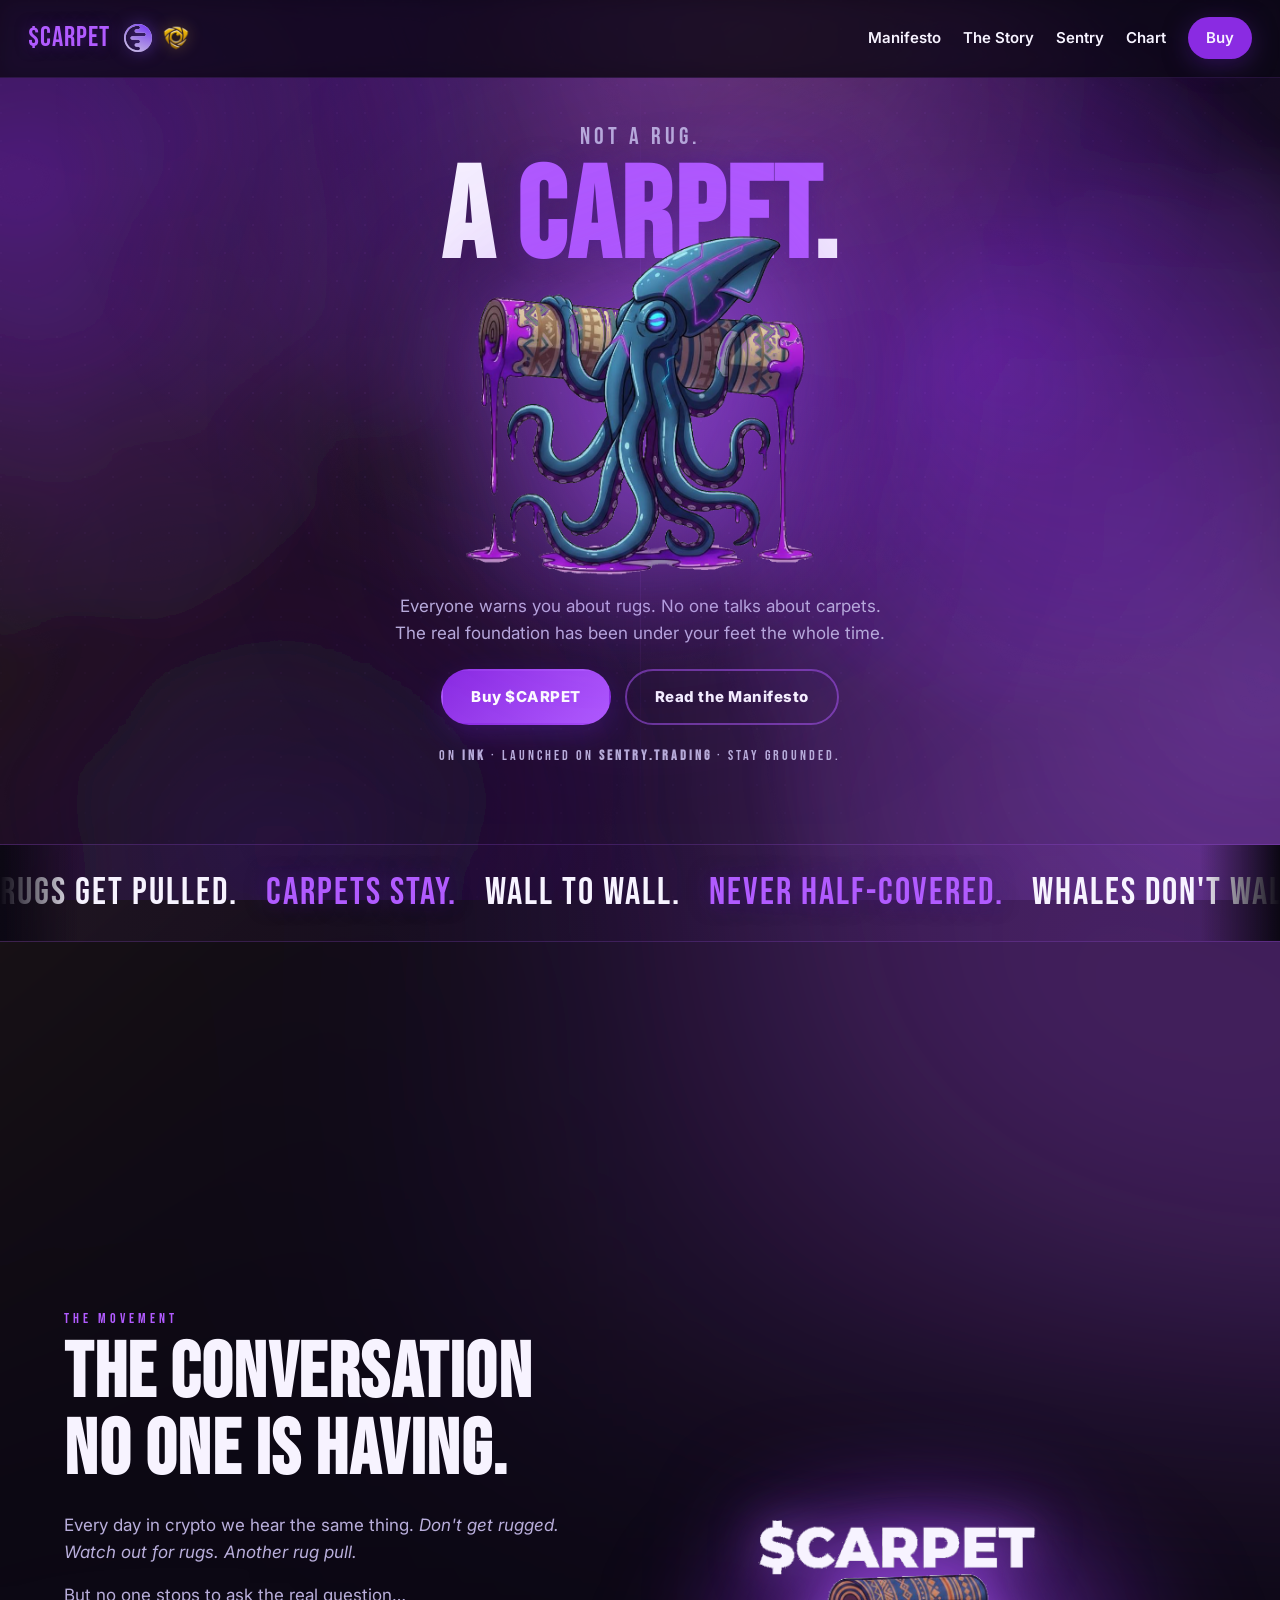
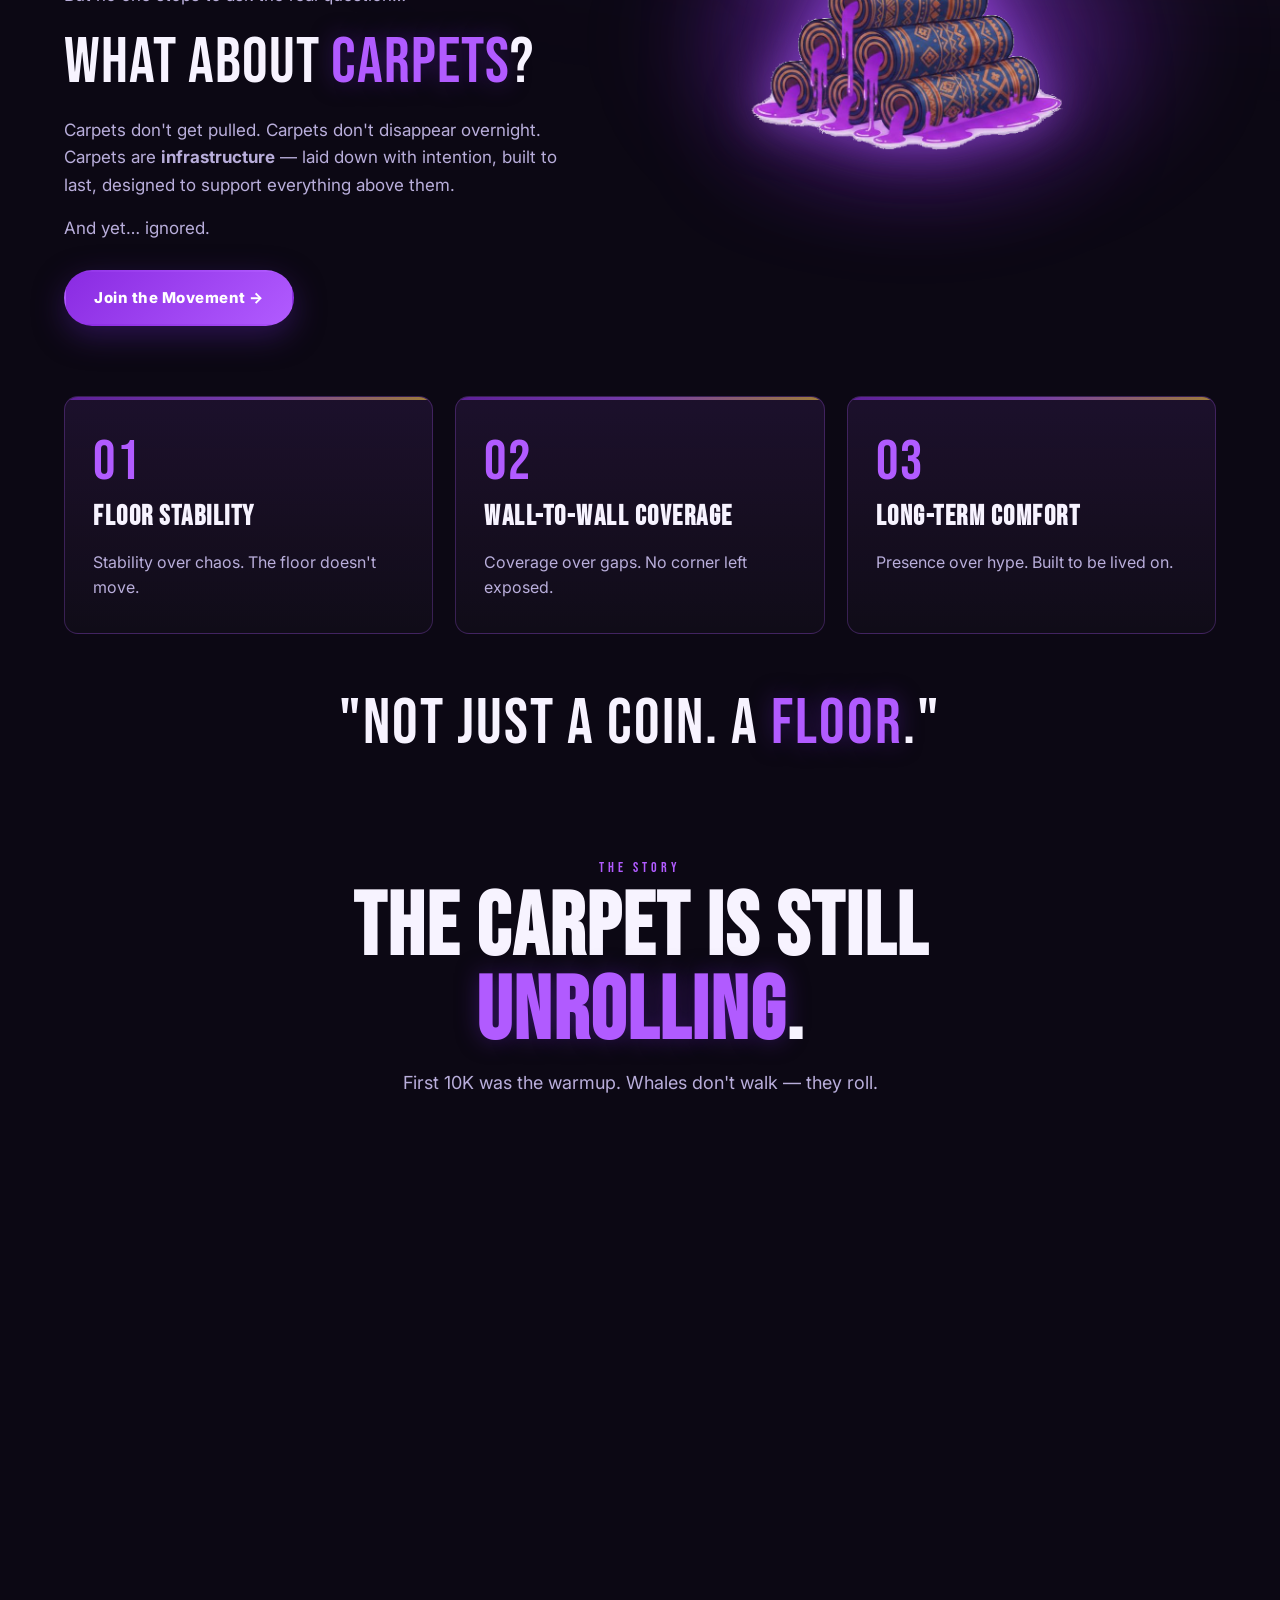
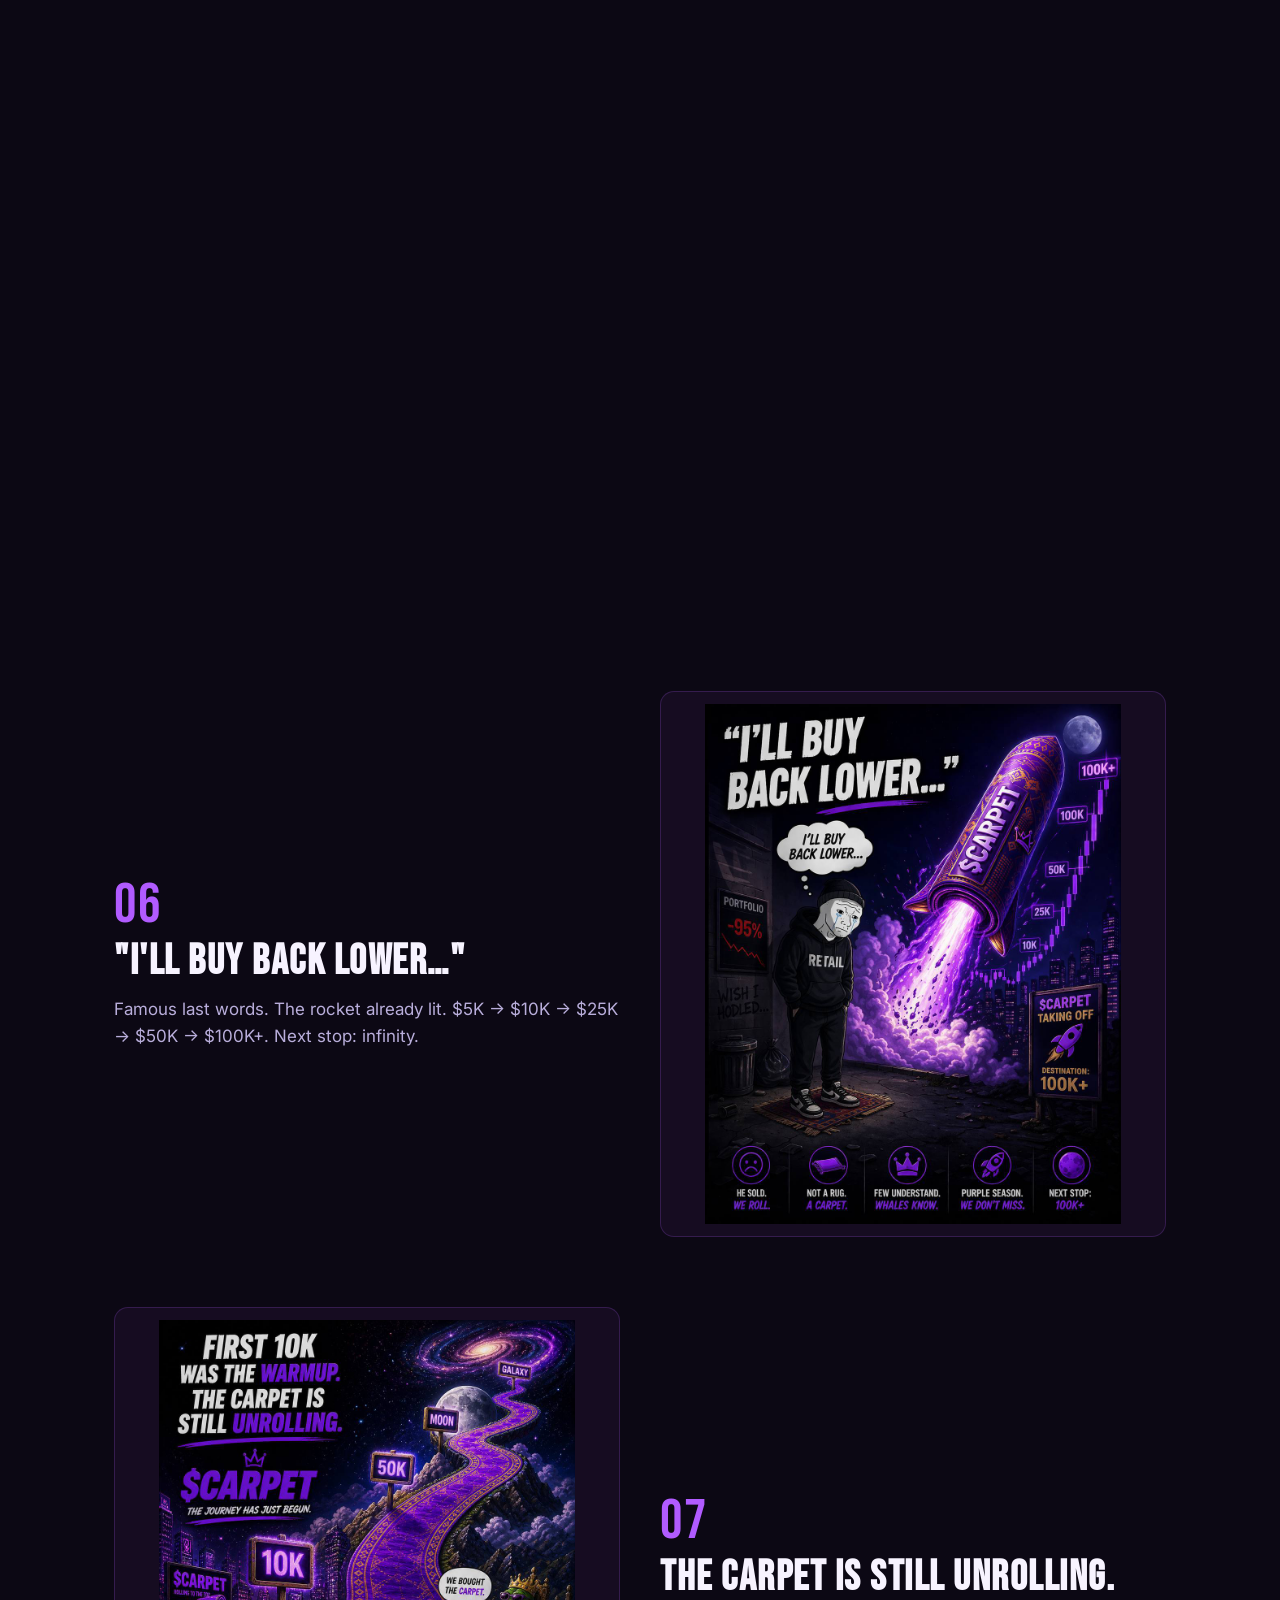
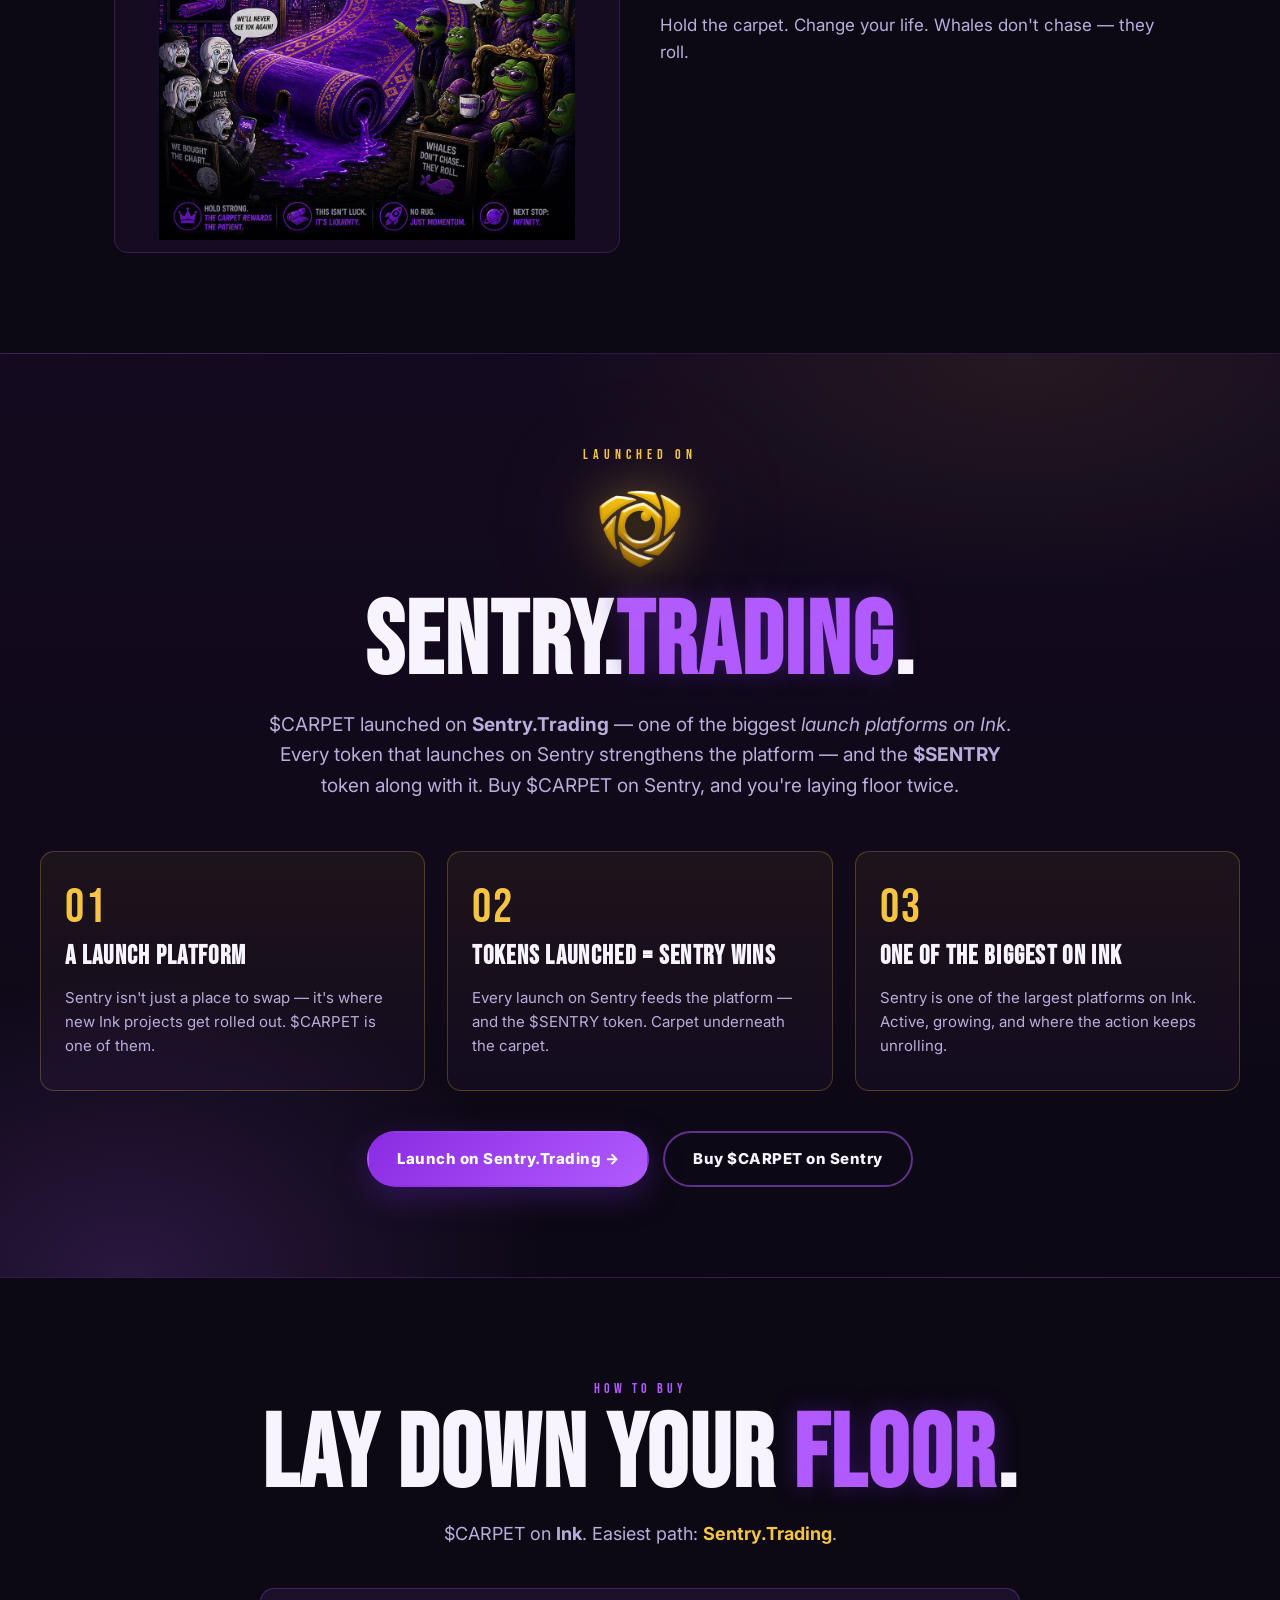
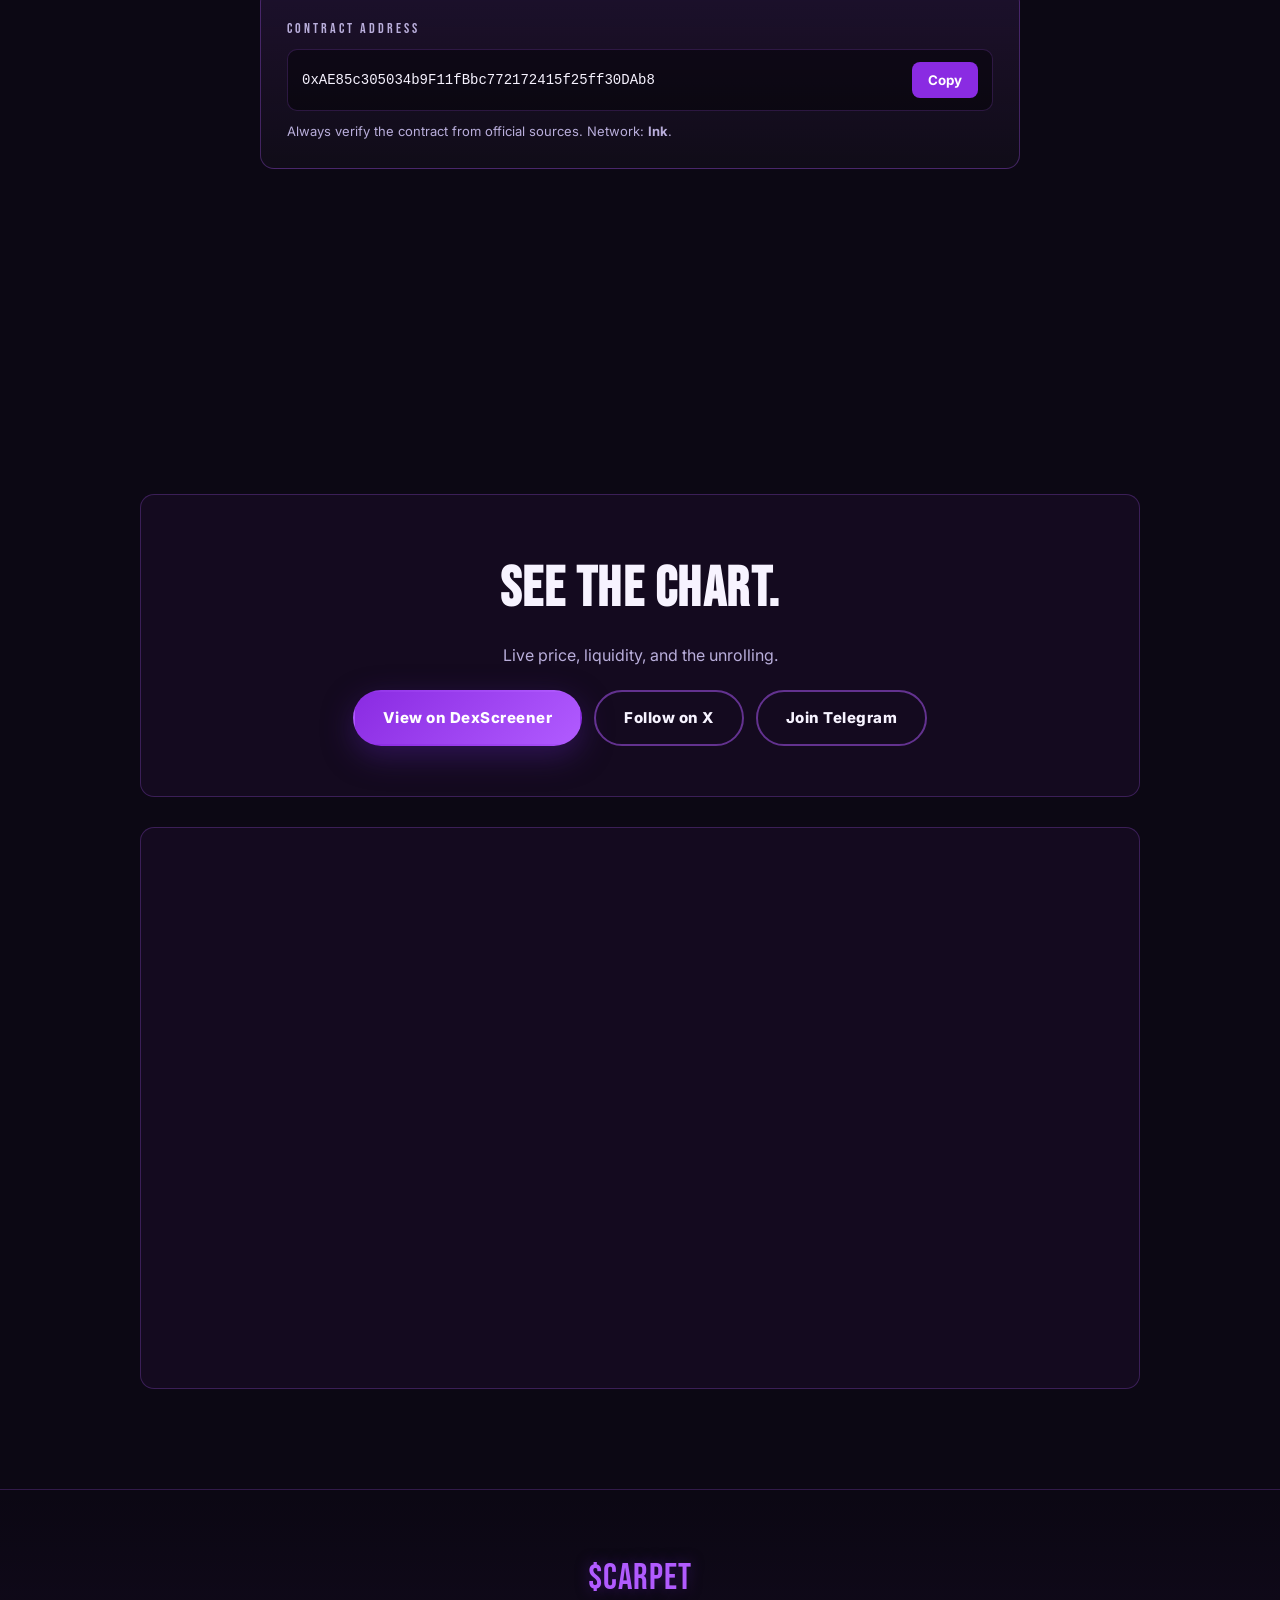
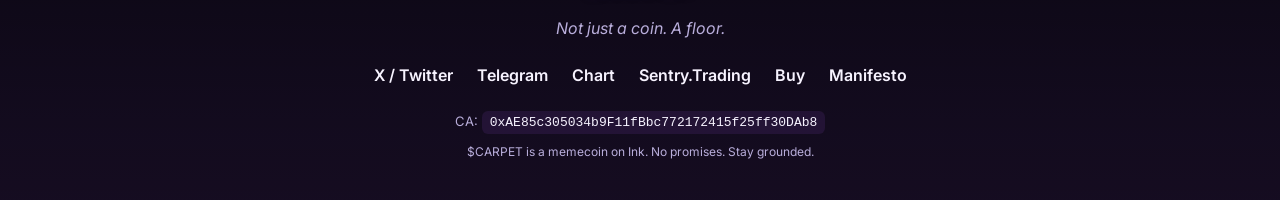
==== index.html @ 7ce5ad3a "Initial commit: $CARPET site" ====
<!DOCTYPE html>
<html lang="en">
<head>
<meta charset="UTF-8" />
<meta name="viewport" content="width=device-width, initial-scale=1.0" />
<title>$CARPET — Stay Grounded · On Ink</title>
<meta name="description" content="Not a rug. A carpet. The Carpet Movement on Ink. Launched on Sentry.Trading." />
<meta property="og:title" content="$CARPET — Stay Grounded" />
<meta property="og:description" content="Not a rug. A carpet. The Carpet Movement on Ink." />
<meta property="og:image" content="assets/img/og.png" />
<meta name="twitter:card" content="summary_large_image" />
<link rel="icon" type="image/png" href="assets/img/favicon.png" />
<link rel="preconnect" href="https://fonts.googleapis.com" />
<link rel="preconnect" href="https://fonts.gstatic.com" crossorigin />
<link href="https://fonts.googleapis.com/css2?family=Bebas+Neue&family=Inter:wght@400;600;800&display=swap" rel="stylesheet" />
<link rel="stylesheet" href="css/style.css" />
</head>
<body>

<!-- ============== LIVE BACKGROUND — "Carpet Cosmos" ============== -->
<div class="bg-fx" aria-hidden="true">

  <!-- LAYER 1: aurora fluid (smooth animated radial blobs + SVG turbulence) -->
  <svg class="bg-fluid" viewBox="0 0 1600 900" preserveAspectRatio="xMidYMid slice" xmlns="http://www.w3.org/2000/svg">
    <defs>
      <filter id="liquidFx" x="-20%" y="-20%" width="140%" height="140%">
        <feTurbulence type="fractalNoise" baseFrequency="0.006 0.008" numOctaves="2" seed="5" result="noise">
          <animate attributeName="baseFrequency" dur="44s"
                   values="0.006 0.008; 0.011 0.005; 0.005 0.012; 0.009 0.007; 0.006 0.008"
                   repeatCount="indefinite"/>
        </feTurbulence>
        <feDisplacementMap in="SourceGraphic" in2="noise" scale="70"/>
        <feGaussianBlur stdDeviation="20"/>
      </filter>
      <radialGradient id="blobA" cx="50%" cy="50%" r="60%">
        <stop offset="0%" stop-color="#8a2be2" stop-opacity="0.55"/>
        <stop offset="100%" stop-color="#8a2be2" stop-opacity="0"/>
      </radialGradient>
      <radialGradient id="blobB" cx="50%" cy="50%" r="60%">
        <stop offset="0%" stop-color="#b15bff" stop-opacity="0.40"/>
        <stop offset="100%" stop-color="#b15bff" stop-opacity="0"/>
      </radialGradient>
      <radialGradient id="blobC" cx="50%" cy="50%" r="60%">
        <stop offset="0%" stop-color="#f5c542" stop-opacity="0.16"/>
        <stop offset="100%" stop-color="#f5c542" stop-opacity="0"/>
      </radialGradient>
      <radialGradient id="blobD" cx="50%" cy="50%" r="60%">
        <stop offset="0%" stop-color="#3a1265" stop-opacity="0.55"/>
        <stop offset="100%" stop-color="#3a1265" stop-opacity="0"/>
      </radialGradient>
    </defs>
    <g filter="url(#liquidFx)">
      <circle cx="280"  cy="220" r="380" fill="url(#blobA)"/>
      <circle cx="1320" cy="640" r="420" fill="url(#blobB)"/>
      <circle cx="900"  cy="120" r="260" fill="url(#blobC)"/>
      <circle cx="500"  cy="780" r="320" fill="url(#blobD)"/>
      <circle cx="1100" cy="380" r="280" fill="url(#blobA)"/>
    </g>
  </svg>

  <!-- LAYER 2: Persian medallion constellations — large breathing ghosts -->
  <div class="medallion-field">
    <div class="medallion" style="--mx:12%; --my:18%; --mr:340px; --md:0s;  --mp:18s"></div>
    <div class="medallion" style="--mx:84%; --my:28%; --mr:280px; --md:-6s; --mp:22s"></div>
    <div class="medallion" style="--mx:25%; --my:72%; --mr:300px; --md:-12s;--mp:20s"></div>
    <div class="medallion" style="--mx:72%; --my:80%; --mr:360px; --md:-3s; --mp:26s"></div>
    <div class="medallion" style="--mx:50%; --my:50%; --mr:420px; --md:-9s; --mp:30s"></div>
  </div>

  <!-- LAYER 3: rising gold dust (counter to the falling ornaments) -->
  <div class="dust">
    <span class="dot" style="--x:6%;  --d:-3s;  --dur:14s; --s:0.7"></span>
    <span class="dot" style="--x:14%; --d:-9s;  --dur:18s; --s:0.5"></span>
    <span class="dot" style="--x:22%; --d:-12s; --dur:11s; --s:0.9"></span>
    <span class="dot" style="--x:29%; --d:-1s;  --dur:16s; --s:0.6"></span>
    <span class="dot" style="--x:36%; --d:-6s;  --dur:13s; --s:0.4"></span>
    <span class="dot" style="--x:44%; --d:-15s; --dur:20s; --s:0.8"></span>
    <span class="dot" style="--x:51%; --d:-2s;  --dur:12s; --s:0.55"></span>
    <span class="dot" style="--x:58%; --d:-8s;  --dur:17s; --s:0.7"></span>
    <span class="dot" style="--x:65%; --d:-11s; --dur:14s; --s:0.45"></span>
    <span class="dot" style="--x:72%; --d:-4s;  --dur:19s; --s:0.85"></span>
    <span class="dot" style="--x:79%; --d:-13s; --dur:15s; --s:0.6"></span>
    <span class="dot" style="--x:86%; --d:-7s;  --dur:13s; --s:0.5"></span>
    <span class="dot" style="--x:93%; --d:-10s; --dur:18s; --s:0.7"></span>
    <span class="dot" style="--x:18%; --d:-17s; --dur:21s; --s:0.4"></span>
    <span class="dot" style="--x:48%; --d:-21s; --dur:24s; --s:0.5"></span>
    <span class="dot" style="--x:75%; --d:-19s; --dur:22s; --s:0.4"></span>
  </div>

  <!-- LAYER 4: Persian ornament rain — themed Matrix rain (refined) -->
  <div class="ornament-rain">
    <span class="orn" style="--x:7%;  --d:-2s;  --dur:24s; --s:0.65;--o:0.5"></span>
    <span class="orn" style="--x:19%; --d:-15s; --dur:28s; --s:0.85;--o:0.55"></span>
    <span class="orn" style="--x:31%; --d:-9s;  --dur:22s; --s:0.55;--o:0.45"></span>
    <span class="orn" style="--x:43%; --d:-18s; --dur:26s; --s:0.95;--o:0.6"></span>
    <span class="orn" style="--x:55%; --d:-5s;  --dur:23s; --s:0.7; --o:0.5"></span>
    <span class="orn" style="--x:67%; --d:-13s; --dur:21s; --s:0.6; --o:0.45"></span>
    <span class="orn" style="--x:79%; --d:-1s;  --dur:25s; --s:0.8; --o:0.55"></span>
    <span class="orn" style="--x:91%; --d:-11s; --dur:20s; --s:0.5; --o:0.4"></span>
    <span class="orn" style="--x:25%; --d:-22s; --dur:32s; --s:0.4; --o:0.35"></span>
    <span class="orn" style="--x:61%; --d:-26s; --dur:30s; --s:0.45;--o:0.35"></span>
  </div>

  <!-- LAYER 5: cursor-following spotlight (smooth-lagged via JS) -->
  <div class="cursor-spot"></div>

</div>

<!-- NAV -->
<header class="nav">
  <div class="brand-wrap">
    <a href="#top" class="brand">
      <span class="brand-mark">$CARPET</span>
      <img src="assets/img/ink-logo.svg" alt="Ink" class="ink-badge"/>
    </a>
    <a href="https://sentry.trading" target="_blank" rel="noopener" class="sentry-badge-link" aria-label="Sentry.Trading">
      <img src="assets/img/sentry-logo.png" alt="Sentry" class="sentry-badge"/>
    </a>
  </div>
  <nav class="nav-links">
    <a href="#manifesto">Manifesto</a>
    <a href="#story">The Story</a>
    <a href="#sentry">Sentry</a>
    <a href="https://dexscreener.com/ink/0xa00a201fabf48776d5d058a4b6fbd8c8a263a4aa" target="_blank" rel="noopener">Chart</a>
    <a href="#buy" class="cta">Buy</a>
  </nav>
</header>

<a id="top"></a>

<!-- HERO -->
<section class="hero">
  <div class="hero-bg"></div>
  <div class="hero-inner">
    <p class="kicker">NOT A RUG.</p>
    <h1>A <span class="purple">CARPET</span>.</h1>
    <img src="assets/img/mascot.png" alt="Carpet Kraken" class="hero-mascot"/>
    <p class="tagline">Everyone warns you about rugs. No one talks about carpets.<br/>The real foundation has been under your feet the whole time.</p>
    <div class="hero-cta">
      <a href="#buy" class="btn btn-primary">Buy $CARPET</a>
      <a href="#manifesto" class="btn btn-ghost">Read the Manifesto</a>
    </div>
    <p class="chain">On <strong>Ink</strong> · Launched on <strong>Sentry.Trading</strong> · Stay grounded.</p>
  </div>
</section>

<!-- TRUTHS MARQUEE -->
<section class="truths" aria-label="Carpet Truths">
  <div class="truths-track">
    <span>Rugs Get Pulled.</span><span class="dot">●</span>
    <span class="purple">Carpets Stay.</span><span class="dot">●</span>
    <span>Wall to Wall.</span><span class="dot">●</span>
    <span class="purple">Never Half-Covered.</span><span class="dot">●</span>
    <span>Whales Don't Walk.</span><span class="dot">●</span>
    <span class="purple">They Roll.</span><span class="dot">●</span>
    <span>Not Hype.</span><span class="dot">●</span>
    <span class="purple">Infrastructure.</span><span class="dot">●</span>
    <span>Stay Grounded.</span><span class="dot">●</span>
    <!-- Duplicate for seamless loop -->
    <span>Rugs Get Pulled.</span><span class="dot">●</span>
    <span class="purple">Carpets Stay.</span><span class="dot">●</span>
    <span>Wall to Wall.</span><span class="dot">●</span>
    <span class="purple">Never Half-Covered.</span><span class="dot">●</span>
    <span>Whales Don't Walk.</span><span class="dot">●</span>
    <span class="purple">They Roll.</span><span class="dot">●</span>
    <span>Not Hype.</span><span class="dot">●</span>
    <span class="purple">Infrastructure.</span><span class="dot">●</span>
    <span>Stay Grounded.</span><span class="dot">●</span>
  </div>
</section>

<!-- PILLARS -->
<section class="pillars">
  <div class="pillar">
    <div class="pillar-icon">⬛</div>
    <h3>Not a Rug.</h3>
    <p>It's a carpet. Wall to wall. Built to stay laid.</p>
  </div>
  <div class="pillar">
    <div class="pillar-icon">💧</div>
    <h3>Not Luck.</h3>
    <p>It's liquidity. Coverage over gaps.</p>
  </div>
  <div class="pillar">
    <div class="pillar-icon">$</div>
    <h3>Not Hype.</h3>
    <p>It's $CARPET. Quietly essential.</p>
  </div>
  <div class="pillar">
    <div class="pillar-icon">♛</div>
    <h3>Roll With It.</h3>
    <p>Whales don't walk. They roll.</p>
  </div>
</section>

<!-- MANIFESTO -->
<section id="manifesto" class="manifesto">
  <div class="manifesto-top">
    <div class="manifesto-text">
      <span class="eyebrow">THE MOVEMENT</span>
      <h2>The Conversation No One Is Having.</h2>
      <p>Every day in crypto we hear the same thing. <em>Don't get rugged. Watch out for rugs. Another rug pull.</em></p>
      <p>But no one stops to ask the real question…</p>
      <p class="big">What about <span class="purple">carpets</span>?</p>
      <p>Carpets don't get pulled. Carpets don't disappear overnight. Carpets are <strong>infrastructure</strong> — laid down with intention, built to last, designed to support everything above them.</p>
      <p>And yet… ignored.</p>
      <a href="#buy" class="btn btn-primary">Join the Movement →</a>
    </div>
    <div class="manifesto-art">
      <img src="assets/img/carpet-stack.png" alt="A stack of $CARPET rolls dripping purple" onerror="this.style.display='none'"/>
    </div>
  </div>

  <div class="manifesto-grid">
    <div class="manifesto-card">
      <span class="m-num">01</span>
      <h4>Floor Stability</h4>
      <p>Stability over chaos. The floor doesn't move.</p>
    </div>
    <div class="manifesto-card">
      <span class="m-num">02</span>
      <h4>Wall-to-Wall Coverage</h4>
      <p>Coverage over gaps. No corner left exposed.</p>
    </div>
    <div class="manifesto-card">
      <span class="m-num">03</span>
      <h4>Long-Term Comfort</h4>
      <p>Presence over hype. Built to be lived on.</p>
    </div>
  </div>

  <blockquote class="pull-quote">"Not just a coin. A <span class="purple">floor</span>."</blockquote>
</section>

<!-- COMIC STORY (full) -->
<section id="story" class="comic-strip">
  <!-- Scroll-driven unrolling carpet background -->
  <div class="unroll-bg" aria-hidden="true">
    <div class="unroll-carpet"></div>
    <div class="unroll-edge"></div>
  </div>
  <div class="section-head">
    <p class="eyebrow">THE STORY</p>
    <h2>The Carpet Is Still <span class="purple">Unrolling</span>.</h2>
    <p class="lead">First 10K was the warmup. Whales don't walk — they roll.</p>
  </div>

  <article class="panel">
    <div class="panel-img">
      <img src="assets/img/01-not-a-rug.png" alt="Not a rug, a carpet"/>
    </div>
    <div class="panel-text">
      <span class="num">01</span>
      <h3>Not a Rug. A Carpet.</h3>
      <p>The mob screams "rug pull!" while $CARPET paves the road to the moon. They sold. We rolled.</p>
    </div>
  </article>

  <article class="panel reverse">
    <div class="panel-img">
      <img src="assets/img/02-market-bleeding.png" alt="The market is bleeding, $CARPET is printing"/>
    </div>
    <div class="panel-text">
      <span class="num">02</span>
      <h3>The Market Is Bleeding. $CARPET Is Printing.</h3>
      <p>Red candles everywhere. Then a single purple wick splits the sky. Welcome to Purple Season.</p>
    </div>
  </article>

  <article class="panel">
    <div class="panel-img">
      <img src="assets/img/03-whales-roll.png" alt="Whales don't walk, they roll"/>
    </div>
    <div class="panel-text">
      <span class="num">03</span>
      <h3>Whales Don't Walk. They Roll.</h3>
      <p>Retail buys charts. Whales buy carpets. The biggest holders aren't chasing — they're laying floor.</p>
    </div>
  </article>

  <article class="panel reverse">
    <div class="panel-img">
      <img src="assets/img/04-pov-sold.png" alt="POV: you sold at 5K"/>
    </div>
    <div class="panel-text">
      <span class="num">04</span>
      <h3>POV: You Sold at 5K.</h3>
      <p>10K. 25K. 50K. 100K+. The rocket leaves the warehouse while paper hands sit on the doormat.</p>
    </div>
  </article>

  <article class="panel">
    <div class="panel-img">
      <img src="assets/img/05-respect-the-kraken.png" alt="The Kraken doesn't ape, it rolls out $CARPET"/>
    </div>
    <div class="panel-text">
      <span class="num">05</span>
      <h3>Respect the Kraken.</h3>
      <p>The deepest holders don't ape. They wrap themselves in carpet, put on the crown, and wait.</p>
    </div>
  </article>

  <article class="panel reverse">
    <div class="panel-img">
      <img src="assets/img/06-buy-back-lower.png" alt="I'll buy back lower"/>
    </div>
    <div class="panel-text">
      <span class="num">06</span>
      <h3>"I'll Buy Back Lower…"</h3>
      <p>Famous last words. The rocket already lit. $5K → $10K → $25K → $50K → $100K+. Next stop: infinity.</p>
    </div>
  </article>

  <article class="panel">
    <div class="panel-img">
      <img src="assets/img/07-still-unrolling.png" alt="The carpet is still unrolling"/>
    </div>
    <div class="panel-text">
      <span class="num">07</span>
      <h3>The Carpet Is Still Unrolling.</h3>
      <p>Hold the carpet. Change your life. Whales don't chase — they roll.</p>
    </div>
  </article>
</section>

<!-- SENTRY.TRADING -->
<section id="sentry" class="sentry">
  <div class="sentry-inner">
    <p class="eyebrow">LAUNCHED ON</p>
    <img src="assets/img/sentry-logo.png" alt="Sentry.Trading" class="sentry-hero-logo"/>
    <h2>Sentry.<span class="purple">Trading</span>.</h2>
    <p class="lead">$CARPET launched on <strong>Sentry.Trading</strong> — one of the biggest <em>launch platforms on Ink</em>. Every token that launches on Sentry strengthens the platform — and the <strong>$SENTRY</strong> token along with it. Buy $CARPET on Sentry, and you're laying floor twice.</p>

    <div class="sentry-grid">
      <div class="sentry-card">
        <div class="sentry-num">01</div>
        <h4>A Launch Platform</h4>
        <p>Sentry isn't just a place to swap — it's where new Ink projects get rolled out. $CARPET is one of them.</p>
      </div>
      <div class="sentry-card">
        <div class="sentry-num">02</div>
        <h4>Tokens Launched = Sentry Wins</h4>
        <p>Every launch on Sentry feeds the platform — and the $SENTRY token. Carpet underneath the carpet.</p>
      </div>
      <div class="sentry-card">
        <div class="sentry-num">03</div>
        <h4>One of the Biggest on Ink</h4>
        <p>Sentry is one of the largest platforms on Ink. Active, growing, and where the action keeps unrolling.</p>
      </div>
    </div>

    <div class="sentry-cta">
      <a href="https://sentry.trading" target="_blank" rel="noopener" class="btn btn-primary">Launch on Sentry.Trading →</a>
      <a href="#buy" class="btn btn-ghost">Buy $CARPET on Sentry</a>
    </div>
  </div>
</section>

<!-- BUY -->
<section id="buy" class="buy">
  <div class="buy-head">
    <p class="eyebrow">HOW TO BUY</p>
    <h2>Lay Down Your <span class="purple">Floor</span>.</h2>
    <p class="lead">$CARPET on <strong>Ink</strong>. Easiest path: <a href="https://sentry.trading" target="_blank" rel="noopener">Sentry.Trading</a>.</p>
  </div>

  <div class="ca-card">
    <label>CONTRACT ADDRESS</label>
    <div class="ca-row">
      <code id="caText">0xAE85c305034b9F11fBbc772172415f25ff30DAb8</code>
      <button id="copyBtn" type="button" data-copy="0xAE85c305034b9F11fBbc772172415f25ff30DAb8">Copy</button>
    </div>
    <p class="ca-note">Always verify the contract from official sources. Network: <strong>Ink</strong>.</p>
  </div>

  <div class="steps">
    <div class="step">
      <div class="step-num">01</div>
      <h4>Open Sentry.Trading</h4>
      <p>Spin up an Ink-ready wallet in seconds. No browser-extension gauntlet required.</p>
    </div>
    <div class="step">
      <div class="step-num">02</div>
      <h4>Fund It</h4>
      <p>Bridge or deposit ETH (or supported assets) over to Ink through Sentry.</p>
    </div>
    <div class="step">
      <div class="step-num">03</div>
      <h4>Buy $CARPET</h4>
      <p>Paste the contract above, confirm the swap, stay grounded. Welcome to the floor.</p>
    </div>
  </div>

  <div class="dex-cta">
    <h3>See the Chart.</h3>
    <p>Live price, liquidity, and the unrolling.</p>
    <div class="dex-buttons">
      <a class="btn btn-primary" href="https://dexscreener.com/ink/0xa00a201fabf48776d5d058a4b6fbd8c8a263a4aa" target="_blank" rel="noopener">View on DexScreener</a>
      <a class="btn btn-ghost" href="https://x.com/CarpetonINK" target="_blank" rel="noopener">Follow on X</a>
      <a class="btn btn-ghost" href="https://t.me/carpetoninkportal" target="_blank" rel="noopener">Join Telegram</a>
    </div>
  </div>

  <div class="dex-embed">
    <iframe
      src="https://dexscreener.com/ink/0xa00a201fabf48776d5d058a4b6fbd8c8a263a4aa?embed=1&theme=dark&trades=0&info=0"
      title="DexScreener chart"
      loading="lazy"></iframe>
  </div>
</section>

<!-- FOOTER -->
<footer class="footer">
  <div class="footer-brand">
    <span class="brand-mark">$CARPET</span>
    <p>Not just a coin. A floor.</p>
  </div>
  <div class="footer-links">
    <a href="https://x.com/CarpetonINK" target="_blank" rel="noopener">X / Twitter</a>
    <a href="https://t.me/carpetoninkportal" target="_blank" rel="noopener">Telegram</a>
    <a href="https://dexscreener.com/ink/0xa00a201fabf48776d5d058a4b6fbd8c8a263a4aa" target="_blank" rel="noopener">Chart</a>
    <a href="https://sentry.trading" target="_blank" rel="noopener">Sentry.Trading</a>
    <a href="#buy">Buy</a>
    <a href="#manifesto">Manifesto</a>
  </div>
  <p class="ca">CA: <code>0xAE85c305034b9F11fBbc772172415f25ff30DAb8</code></p>
  <p class="fineprint">$CARPET is a memecoin on Ink. No promises. Stay grounded.</p>
</footer>

<script src="js/main.js"></script>
</body>
</html>
---- css/style.css ----
/* =========================================================
   $CARPET — Stylesheet (single-page, consolidated)
   ========================================================= */

:root {
  --bg: #0c0814;
  --bg-2: #140a1f;
  --ink: #f7f3ff;
  --muted: #b9aedb;
  --purple: #8a2be2;
  --purple-2: #b15bff;
  /* Glow used behind text — kept dark so it reads as a halo, not pink-cloud */
  --purple-glow: rgba(70, 28, 130, 0.55);
  --purple-glow-text: rgba(70, 28, 130, 0.65);
  --gold: #f5c542;
  --green: #4ade80;
  --radius: 14px;
  --max: 1200px;
  --font-display: 'Bebas Neue', Impact, sans-serif;
  --font-body: 'Inter', system-ui, -apple-system, sans-serif;
}

* { box-sizing: border-box; margin: 0; padding: 0; }
html { scroll-behavior: smooth; scroll-padding-top: 80px; }
body {
  background: var(--bg);
  color: var(--ink);
  font-family: var(--font-body);
  line-height: 1.6;
  min-height: 100vh;
  overflow-x: hidden;
  position: relative;
  isolation: isolate;
}

/* =========================================================
   LIVE BACKGROUND — "Carpet Cosmos" (5 layered effects)
     L0  Rotating conic spectrum (body::before)
     L1  Animated SVG ferrofluid blobs
     L2  Breathing Persian medallion constellations
     L3  Rising gold dust particles
     L4  Falling Persian ornament rain
     L5  Cursor-following purple spotlight (mouse)
     L6  Dot grid + film grain overlay (body::after)
   ========================================================= */

.bg-fx {
  position: fixed;
  inset: 0;
  z-index: -3;
  pointer-events: none;
  overflow: hidden;
  /* Cursor reactive variables, updated by JS — defaults center the spot. */
  --cx: 50%;
  --cy: 50%;
}

/* L1 — fluid */
.bg-fluid {
  position: absolute;
  inset: -10%;
  width: 120%; height: 120%;
  z-index: 0;
  opacity: 0.92;
  animation: fluid-pan 70s ease-in-out infinite;
}
@keyframes fluid-pan {
  0%, 100% { transform: translate3d(0,0,0)        scale(1); }
  50%      { transform: translate3d(-4vw, 3vh, 0) scale(1.04); }
}

/* L2 — Persian medallion constellations: large breathing rings */
.medallion-field { position: absolute; inset: 0; z-index: 1; }
.medallion {
  position: absolute;
  left: var(--mx); top: var(--my);
  width: var(--mr); height: var(--mr);
  margin-left: calc(var(--mr) * -0.5);
  margin-top:  calc(var(--mr) * -0.5);
  background-image: url("data:image/svg+xml;utf8,<svg xmlns='http://www.w3.org/2000/svg' viewBox='0 0 200 200'><g fill='none' stroke='%23b15bff' stroke-linecap='round' stroke-linejoin='round'><circle cx='100' cy='100' r='95' stroke-width='1' stroke-opacity='0.55'/><circle cx='100' cy='100' r='80' stroke-width='0.6' stroke-opacity='0.45'/><circle cx='100' cy='100' r='60' stroke-width='1' stroke-opacity='0.5'/><circle cx='100' cy='100' r='35' stroke-width='0.6' stroke-opacity='0.45'/><path d='M100 5 L130 50 L100 95 L70 50 Z' stroke-width='0.8' stroke-opacity='0.5'/><path d='M100 105 L130 150 L100 195 L70 150 Z' stroke-width='0.8' stroke-opacity='0.5'/><path d='M5 100 L50 70 L95 100 L50 130 Z' stroke-width='0.8' stroke-opacity='0.5'/><path d='M105 100 L150 70 L195 100 L150 130 Z' stroke-width='0.8' stroke-opacity='0.5'/><circle cx='100' cy='100' r='8' stroke='%23f5c542' stroke-opacity='0.6' stroke-width='0.8' fill='%23f5c542' fill-opacity='0.18'/></g><g stroke='%23f5c542' stroke-opacity='0.35' fill='none' stroke-width='0.5'><path d='M100 25 L100 175 M25 100 L175 100'/><circle cx='100' cy='100' r='48'/></g></svg>");
  background-size: contain;
  background-repeat: no-repeat;
  filter: blur(0.4px);
  opacity: 0;
  animation: medallion-breathe var(--mp, 22s) ease-in-out infinite,
             medallion-spin   calc(var(--mp, 22s) * 6) linear infinite;
  animation-delay: var(--md, 0s);
  will-change: opacity, transform;
}
@keyframes medallion-breathe {
  0%, 100% { opacity: 0.05; }
  50%      { opacity: 0.22; }
}
@keyframes medallion-spin {
  to { transform: rotate(360deg); }
}

/* L3 — rising gold dust (small twinkling particles) */
.dust { position: absolute; inset: 0; z-index: 2; }
.dot {
  position: absolute;
  bottom: -20px;
  left: var(--x);
  width: 6px;
  height: 6px;
  border-radius: 50%;
  background: radial-gradient(circle, #ffe9a8 0%, #f5c542 40%, transparent 75%);
  opacity: 0;
  transform: scale(var(--s, 1));
  filter: drop-shadow(0 0 4px rgba(245,197,66,0.7));
  animation: dust-rise var(--dur, 16s) linear infinite,
             dust-twinkle calc(var(--dur, 16s) * 0.27) ease-in-out infinite;
  animation-delay: var(--d, 0s);
  will-change: transform, opacity;
}
@keyframes dust-rise {
  0%   { transform: translate3d(0, 0, 0)         scale(var(--s, 1)); opacity: 0; }
  10%  { opacity: 0.9; }
  90%  { opacity: 0.9; }
  100% { transform: translate3d(0, -110vh, 0)   scale(var(--s, 1)); opacity: 0; }
}
@keyframes dust-twinkle {
  0%, 100% { filter: drop-shadow(0 0 4px rgba(245,197,66,0.7)); }
  50%      { filter: drop-shadow(0 0 12px rgba(245,197,66,1)); }
}

/* L4 — Persian ornament rain (refined: fewer, more elegant) */
.ornament-rain { position: absolute; inset: 0; z-index: 3; }
.orn {
  position: absolute;
  top: -80px;
  left: var(--x);
  width: 28px;
  height: 36px;
  opacity: var(--o, 0.6);
  transform: scale(var(--s, 1));
  animation: orn-fall var(--dur, 22s) linear infinite;
  animation-delay: var(--d, 0s);
  background-image: url("data:image/svg+xml;utf8,<svg xmlns='http://www.w3.org/2000/svg' viewBox='0 0 28 36'><g fill='none' stroke='%23b15bff' stroke-width='1.4' stroke-linecap='round' stroke-linejoin='round'><path d='M14 1 C7 8, 7 24, 14 31 C20 25, 19 16, 17 12 C15 8, 13 6, 14 1 Z'/><circle cx='14' cy='10' r='2.4' fill='%23f5c542' fill-opacity='0.35'/><path d='M14 13 L14 25 M11 16 L17 16 M10.5 19 L17.5 19 M11 22 L17 22' stroke='%23f5c542' stroke-opacity='0.5' stroke-width='0.7'/></g></svg>");
  background-repeat: no-repeat;
  background-size: contain;
  filter: drop-shadow(0 0 6px rgba(70,28,130,0.55));
  will-change: transform;
}
@keyframes orn-fall {
  0%   { transform: translate3d(0, 0, 0)     scale(var(--s, 1)) rotate(0deg); }
  100% { transform: translate3d(0, 110vh, 0) scale(var(--s, 1)) rotate(360deg); }
}

/* L5 — cursor-following spotlight: a large soft purple radial glow that
   tracks the user's cursor with smooth lag (lag is applied in JS) */
.cursor-spot {
  position: absolute;
  inset: 0;
  z-index: 4;
  pointer-events: none;
  background: radial-gradient(circle 320px at var(--cx, 50%) var(--cy, 50%),
    rgba(177,91,255,0.18),
    rgba(138,43,226,0.10) 35%,
    transparent 70%);
  mix-blend-mode: screen;
  transition: background-position 0.0s linear;
}

/* L0 — slow rotating conic spectrum (deepest layer behind .bg-fx) */
body::before {
  content: "";
  position: fixed;
  inset: -50%;
  z-index: -4;
  pointer-events: none;
  background:
    conic-gradient(from 0deg at 50% 50%,
      rgba(138,43,226,0.50) 0deg,
      rgba(86,28,168,0.0)   60deg,
      rgba(177,91,255,0.36) 140deg,
      rgba(86,28,168,0.0)   200deg,
      rgba(245,197,66,0.09) 260deg,
      rgba(86,28,168,0.0)   320deg,
      rgba(138,43,226,0.50) 360deg);
  filter: blur(140px) saturate(1.2);
  animation: conic-spin 130s linear infinite;
  will-change: transform;
}
@keyframes conic-spin {
  to { transform: rotate(360deg); }
}

/* L6 — fine dot grid + film grain overlay */
body::after {
  content: "";
  position: fixed;
  inset: 0;
  z-index: -2;
  pointer-events: none;
  background-image:
    radial-gradient(circle at 1px 1px, rgba(177,91,255,0.13) 1px, transparent 1.5px),
    url("data:image/svg+xml;utf8,<svg xmlns='http://www.w3.org/2000/svg' width='220' height='220'><filter id='n'><feTurbulence type='fractalNoise' baseFrequency='0.85' numOctaves='2' stitchTiles='stitch'/><feColorMatrix values='0 0 0 0 0  0 0 0 0 0  0 0 0 0 0  0 0 0 0.45 0'/></filter><rect width='100%' height='100%' filter='url(%23n)' opacity='0.5'/></svg>");
  background-size: 28px 28px, 220px 220px;
  -webkit-mask-image: radial-gradient(ellipse 80% 75% at 50% 40%, #000 30%, transparent 95%);
          mask-image: radial-gradient(ellipse 80% 75% at 50% 40%, #000 30%, transparent 95%);
  opacity: 0.42;
  mix-blend-mode: screen;
}

@media (prefers-reduced-motion: reduce) {
  body::before, .bg-fluid, .orn, .dot, .medallion { animation: none; }
}
a { color: var(--purple-2); text-decoration: none; transition: color .2s ease; }
a:hover { color: var(--gold); }
img { max-width: 100%; height: auto; display: block; }
.purple { color: var(--purple-2); text-shadow: 0 0 22px var(--purple-glow-text); }

/* ============== NAV ============== */
.nav {
  position: sticky; top: 0; z-index: 50;
  display: flex; justify-content: space-between; align-items: center;
  padding: 16px 28px;
  background: rgba(12, 8, 20, 0.82);
  backdrop-filter: blur(10px); -webkit-backdrop-filter: blur(10px);
  border-bottom: 1px solid rgba(177,91,255,0.15);
}
.brand {
  display: inline-flex; align-items: center; gap: 8px;
  font-family: var(--font-display);
  font-size: 28px; letter-spacing: 1px; color: var(--ink);
}
.brand-mark { color: var(--purple-2); text-shadow: 0 0 14px var(--purple-glow-text); }
.brand-wrap {
  display: inline-flex;
  align-items: center;
  gap: 10px;
}
.ink-badge {
  height: 28px;
  width: 28px;
  display: inline-block;
  vertical-align: middle;
  margin-left: 6px;
  filter: drop-shadow(0 0 8px rgba(128, 73, 242, 0.55));
  transition: transform .15s ease, filter .2s ease;
}
.brand:hover .ink-badge {
  filter: drop-shadow(0 0 12px rgba(185, 159, 255, 0.7));
}

.sentry-badge-link {
  display: inline-flex;
  align-items: center;
  line-height: 0;
}
.sentry-badge {
  height: 28px;
  width: 28px;
  border-radius: 7px;
  display: block;
  filter: drop-shadow(0 0 8px rgba(245, 197, 66, 0.35));
  transition: transform .15s ease, filter .2s ease;
}
.sentry-badge-link:hover .sentry-badge {
  filter: drop-shadow(0 0 14px rgba(245, 197, 66, 0.6));
  transform: translateY(-1px);
}
.brand:hover .ink-badge { transform: translateY(-1px); }
.nav-links { display: flex; gap: 22px; align-items: center; }
.nav-links a { color: var(--ink); font-weight: 600; font-size: 15px; }
.nav-links a:hover { color: var(--purple-2); }
.nav-links .cta {
  background: var(--purple); color: var(--ink);
  padding: 9px 18px; border-radius: 999px;
  box-shadow: 0 6px 24px var(--purple-glow);
}
.nav-links .cta:hover { background: var(--purple-2); color: #fff; }

/* ============== BUTTONS ============== */
.btn {
  display: inline-block; padding: 14px 28px; border-radius: 999px;
  font-weight: 800; letter-spacing: 0.5px; font-size: 15px;
  transition: transform .15s ease, box-shadow .2s ease, background .2s ease, color .2s ease;
  border: 2px solid transparent; cursor: pointer;
}
.btn:hover { transform: translateY(-2px); }
.btn-primary {
  background: linear-gradient(135deg, var(--purple), var(--purple-2));
  color: white; box-shadow: 0 10px 30px var(--purple-glow);
}
.btn-primary:hover { color: #fff; box-shadow: 0 14px 40px var(--purple-glow); }
.btn-ghost { background: transparent; color: var(--ink); border-color: rgba(177,91,255,0.5); }
.btn-ghost:hover { background: rgba(177,91,255,0.08); color: #fff; }

/* ============== SHARED ============== */
.eyebrow {
  font-family: var(--font-display);
  letter-spacing: 4px; color: var(--purple-2);
  font-size: 14px;
  display: block; margin-bottom: 6px;
}
.section-head {
  text-align: center; max-width: 800px; margin: 0 auto 50px;
}
.section-head h2 {
  font-family: var(--font-display);
  font-size: clamp(48px, 7vw, 88px);
  letter-spacing: 2px; line-height: 0.95; margin: 8px 0 14px;
}
.section-head .lead { color: var(--muted); font-size: 18px; }

/* ============== HERO ============== */
.hero { position: relative; text-align: center; padding: 40px 24px 56px; overflow: hidden; }
.hero-bg {
  position: absolute; inset: 0; pointer-events: none; z-index: 0;
  /* Single soft spotlight from the top — the global bg does the heavy lifting */
  background: radial-gradient(circle at 50% 0%, rgba(177,91,255,0.22), transparent 60%);
}
/* single beam line for extra crispness */
.hero::after {
  content: "";
  position: absolute;
  left: 50%;
  top: 0;
  width: 1px;
  height: 100%;
  background: linear-gradient(180deg, rgba(177,91,255,0.0), rgba(177,91,255,0.35) 40%, rgba(177,91,255,0.0));
  pointer-events: none;
  filter: blur(0.4px);
  opacity: 0.5;
  z-index: 1;
}
/* Kraken mascot — sits just below the headline, inline */
.hero-mascot {
  display: block;
  width: min(240px, 48vw);
  height: auto;
  margin: 8px auto 70px;
  transform: scale(1.45);
  transform-origin: center center;
  filter:
    drop-shadow(0 0 40px rgba(177,91,255,0.55))
    drop-shadow(0 0 90px rgba(138,43,226,0.32));
  animation: mascot-float 6.5s ease-in-out infinite;
}
@keyframes mascot-float {
  0%, 100% { transform: scale(1.45) translateY(0); }
  50%      { transform: scale(1.45) translateY(-7px); }
}
@media (prefers-reduced-motion: reduce) {
  .hero-mascot { animation: none; }
}
.hero-inner {
  position: relative; max-width: 920px; margin: 0 auto;
  z-index: 2;
}
.kicker {
  font-family: var(--font-display);
  font-size: 24px; letter-spacing: 4px; color: var(--muted);
  margin: 0 0 6px;
}
.hero h1 {
  font-family: var(--font-display);
  font-size: clamp(64px, 10vw, 130px);
  line-height: 0.9; letter-spacing: 2px;
  margin: 6px 0 12px;
}
.tagline { font-size: 17px; color: var(--muted); max-width: 680px; margin: 14px auto 22px; }
.hero-cta { display: flex; gap: 14px; justify-content: center; flex-wrap: wrap; }
.chain {
  margin-top: 20px; font-family: var(--font-display);
  letter-spacing: 3px; color: var(--muted); font-size: 14px;
}

/* ============== TRUTHS MARQUEE ============== */
.truths {
  position: relative;
  margin: 20px 0 40px;
  padding: 18px 0;
  border-top: 1px solid rgba(177,91,255,0.2);
  border-bottom: 1px solid rgba(177,91,255,0.2);
  background: linear-gradient(90deg, rgba(177,91,255,0.06), rgba(138,43,226,0.02), rgba(177,91,255,0.06));
  overflow: hidden;
  white-space: nowrap;
}
.truths::before, .truths::after {
  content: ""; position: absolute; top: 0; bottom: 0; width: 80px;
  z-index: 2; pointer-events: none;
}
.truths::before { left: 0; background: linear-gradient(90deg, var(--bg), transparent); }
.truths::after  { right: 0; background: linear-gradient(270deg, var(--bg), transparent); }
.truths-track {
  display: inline-flex; align-items: center; gap: 28px;
  animation: truths-scroll 38s linear infinite;
  font-family: var(--font-display);
  font-size: clamp(24px, 3vw, 38px);
  letter-spacing: 2px; color: var(--ink);
  padding-left: 0;
}
.truths-track .dot { color: var(--gold); font-size: 14px; opacity: 0.7; }
.truths-track span.purple { text-shadow: 0 0 20px var(--purple-glow-text); }
@keyframes truths-scroll {
  0% { transform: translateX(0); }
  100% { transform: translateX(-50%); }
}
.truths:hover .truths-track { animation-play-state: paused; }

/* ============== PILLARS ============== */
.pillars {
  max-width: var(--max); margin: 60px auto;
  padding: 0 24px;
  display: grid; grid-template-columns: repeat(4, 1fr); gap: 18px;
}
.pillar {
  background: linear-gradient(180deg, rgba(177,91,255,0.08), rgba(255,255,255,0.02));
  border: 1px solid rgba(177,91,255,0.18);
  border-radius: var(--radius);
  padding: 28px 22px; text-align: center;
  transition: transform .2s ease, border-color .2s ease;
}
.pillar:hover { transform: translateY(-4px); border-color: var(--purple-2); }
.pillar-icon { font-size: 32px; color: var(--purple-2); margin-bottom: 10px; }
.pillar h3 {
  font-family: var(--font-display);
  letter-spacing: 1.5px; font-size: 22px; margin-bottom: 6px;
}
.pillar p { color: var(--muted); font-size: 14px; }

/* ============== MANIFESTO (combined narrative + cards + pull-quote) ============== */
.manifesto {
  max-width: var(--max); margin: 100px auto;
  padding: 0 24px;
}
.manifesto-top {
  display: grid; grid-template-columns: 0.95fr 1.05fr;
  gap: 60px; align-items: center; margin-bottom: 70px;
}
.manifesto-text h2 {
  font-family: var(--font-display);
  font-size: clamp(46px, 6vw, 78px);
  letter-spacing: 1.5px; line-height: 1; margin: 4px 0 22px;
}
.manifesto-text p { color: var(--muted); margin-bottom: 16px; font-size: 17px; }
.manifesto-text .big {
  font-family: var(--font-display);
  font-size: clamp(40px, 5vw, 64px);
  color: var(--ink); line-height: 1; letter-spacing: 1px; margin: 22px 0;
}
.manifesto-text .btn { margin-top: 12px; }
.manifesto-art {
  position: relative;
  min-height: 380px;
  display: flex; align-items: center; justify-content: center;
  padding: 10px;
}
.manifesto-art::before {
  /* Big radial glow behind the image */
  content: "";
  position: absolute;
  inset: -10%;
  background:
    radial-gradient(ellipse 60% 55% at 50% 55%, rgba(177,91,255,0.55), rgba(138,43,226,0.25) 40%, transparent 70%);
  filter: blur(40px);
  z-index: 0;
  pointer-events: none;
  animation: pulse-glow 6s ease-in-out infinite;
}
.manifesto-art img {
  position: relative;
  z-index: 1;
  width: 110%;
  max-width: none;
  height: auto;
  background: transparent;
  filter:
    drop-shadow(0 0 24px rgba(177,91,255,0.55))
    drop-shadow(0 0 60px rgba(138,43,226,0.4));
}
@keyframes pulse-glow {
  0%, 100% { opacity: 0.85; transform: scale(1); }
  50%      { opacity: 1;     transform: scale(1.04); }
}

.manifesto-grid {
  display: grid; grid-template-columns: repeat(3, 1fr);
  gap: 22px; margin-bottom: 56px;
}
.manifesto-card {
  position: relative; padding: 38px 28px 32px;
  border-radius: var(--radius);
  border: 1px solid rgba(177,91,255,0.25);
  background: linear-gradient(180deg, rgba(177,91,255,0.1), rgba(255,255,255,0.02));
  text-align: left; overflow: hidden;
  transition: transform .25s ease, border-color .25s ease, box-shadow .25s ease;
}
.manifesto-card::before {
  content: ""; position: absolute; top: 0; left: 0; right: 0; height: 3px;
  background: linear-gradient(90deg, var(--purple), var(--purple-2), var(--gold));
  opacity: 0.6;
}
.manifesto-card:hover {
  transform: translateY(-6px); border-color: var(--purple-2);
  box-shadow: 0 20px 50px rgba(177,91,255,0.18);
}
.m-num {
  font-family: var(--font-display);
  font-size: 56px; color: var(--purple-2);
  letter-spacing: 2px; line-height: 1;
  display: block;
}
.manifesto-card h4 {
  font-family: var(--font-display);
  font-size: 28px; letter-spacing: 1.5px; margin: 4px 0 10px;
}
.manifesto-card p { color: var(--muted); }

.pull-quote {
  font-family: var(--font-display);
  font-size: clamp(40px, 5vw, 64px);
  letter-spacing: 2px; line-height: 1.05;
  color: var(--ink);
  text-align: center;
  border: none; padding: 0; margin: 0;
}

/* ============== COMIC STRIP ============== */
.comic-strip {
  position: relative;
  max-width: 1100px; margin: 100px auto;
  padding: 0 24px;
  display: flex; flex-direction: column; gap: 70px;
}
.comic-strip > .panel,
.comic-strip > .section-head { position: relative; z-index: 1; }

/* ===== Scroll-driven unrolling carpet ===== */
.unroll-bg {
  position: absolute;
  inset: 0;
  z-index: 0;
  pointer-events: none;
  overflow: hidden;
  /* fade left/right edges so it doesn't visually compete */
  -webkit-mask-image: linear-gradient(to right, transparent, #000 18%, #000 82%, transparent);
          mask-image: linear-gradient(to right, transparent, #000 18%, #000 82%, transparent);
  /* Promote to its own paint layer so scroll updates don't repaint siblings */
  contain: layout paint;
}
.unroll-carpet {
  position: absolute;
  top: 0;
  left: 50%;
  transform: translate3d(-50%, 0, 0);
  width: clamp(520px, 70vw, 920px);
  height: 100%;
  /* Tiling rug-pattern tile (240x240) — diamond medallions + woven banding. */
  background-color: #1a0f2c;
  background-image:
    url("data:image/svg+xml;utf8,<svg xmlns='http://www.w3.org/2000/svg' viewBox='0 0 240 240' width='240' height='240'><rect width='240' height='240' fill='%231a0f2c'/><g stroke-linecap='round' stroke-linejoin='round'><line x1='0' y1='30' x2='240' y2='30' stroke='%23b15bff' stroke-opacity='0.30' stroke-width='1'/><line x1='0' y1='40' x2='240' y2='40' stroke='%23f5c542' stroke-opacity='0.18' stroke-width='0.8'/><line x1='0' y1='200' x2='240' y2='200' stroke='%23f5c542' stroke-opacity='0.18' stroke-width='0.8'/><line x1='0' y1='210' x2='240' y2='210' stroke='%23b15bff' stroke-opacity='0.30' stroke-width='1'/><g transform='translate(120 120)'><path d='M0 -50 L42 0 L0 50 L-42 0 Z' fill='none' stroke='%23b15bff' stroke-opacity='0.55' stroke-width='1.5'/><path d='M0 -34 L26 0 L0 34 L-26 0 Z' fill='none' stroke='%23f5c542' stroke-opacity='0.45' stroke-width='1'/><path d='M0 -18 L14 0 L0 18 L-14 0 Z' fill='%23f5c542' fill-opacity='0.18' stroke='%23f5c542' stroke-opacity='0.55' stroke-width='0.8'/><circle r='3' fill='%23f5c542'/></g><path d='M30 120 L48 108 L62 120 L48 132 Z' fill='none' stroke='%23b15bff' stroke-opacity='0.40' stroke-width='1'/><path d='M210 120 L192 108 L178 120 L192 132 Z' fill='none' stroke='%23b15bff' stroke-opacity='0.40' stroke-width='1'/></g></svg>"),
    repeating-linear-gradient(180deg,
      rgba(255,255,255,0.022) 0px,
      rgba(255,255,255,0.022) 1px,
      transparent 1px,
      transparent 4px);
  background-repeat: repeat, repeat;
  background-size: 240px 240px, 100% 4px;
  background-position: top center, top center;
  filter: contrast(1.1);
  opacity: 0.55;
  /* GPU-accelerated reveal: clip-path is composited (no per-frame rasterization) */
  clip-path: inset(0 0 calc(100% - var(--unroll-y, 0px)) 0);
  -webkit-clip-path: inset(0 0 calc(100% - var(--unroll-y, 0px)) 0);
  will-change: clip-path;
}

/* Rolled rug edge — cylindrical roll seen from the side */
.unroll-edge {
  position: absolute;
  left: 50%;
  top: 0;
  /* Composited GPU transforms via individual properties — they compose cleanly */
  translate: -50% calc(var(--unroll-y, 0px) - 50%);
  scale: var(--unroll-scale, 1);
  transform-origin: center center;
  will-change: translate, scale;
  backface-visibility: hidden;
  width: clamp(540px, 72vw, 940px);
  height: 46px;
  border-radius: 28px;
  background:
    /* LEFT end cap: concentric spiral rings (rolled rug cross-section) */
    radial-gradient(ellipse 16px 22px at 16px 50%,
      #f5c542 0%, #f5c542 6%,
      #2a1645 6%, #2a1645 14%,
      #6d2bb2 14%, #6d2bb2 22%,
      #2a1645 22%, #2a1645 32%,
      #6d2bb2 32%, #6d2bb2 42%,
      #2a1645 42%, #2a1645 56%,
      #6d2bb2 56%, #6d2bb2 70%,
      #2a1645 70%, #2a1645 100%) no-repeat,
    /* RIGHT end cap */
    radial-gradient(ellipse 16px 22px at calc(100% - 16px) 50%,
      #f5c542 0%, #f5c542 6%,
      #2a1645 6%, #2a1645 14%,
      #6d2bb2 14%, #6d2bb2 22%,
      #2a1645 22%, #2a1645 32%,
      #6d2bb2 32%, #6d2bb2 42%,
      #2a1645 42%, #2a1645 56%,
      #6d2bb2 56%, #6d2bb2 70%,
      #2a1645 70%, #2a1645 100%) no-repeat,
    /* Cylinder body — top highlight, deep middle, soft bottom */
    linear-gradient(180deg,
      #4a2080 0%,
      #6d2bb2 18%,
      #2a1645 50%,
      #1a0f2c 100%);
  background-size: 36px 100%, 36px 100%, 100% 100%;
  background-position: 0 0, 100% 0, 0 0;
  box-shadow:
    0 14px 30px rgba(0,0,0,0.55),
    0 0 40px rgba(177,91,255,0.20),
    inset 0 2px 0 rgba(255,255,255,0.22),
    inset 0 -3px 6px rgba(0,0,0,0.55);
  opacity: 0.95;
  transition: opacity 0.3s ease;
}
/* small fringe peeking out below the rolled rug — the leading tassels */
.unroll-edge::after {
  content: "";
  position: absolute;
  left: 8%;
  right: 8%;
  bottom: -8px;
  height: 8px;
  background-image: repeating-linear-gradient(90deg,
    rgba(245,197,66,0.55) 0 2px,
    transparent 2px 5px);
  opacity: 0.65;
  border-radius: 0 0 6px 6px;
}
/* hide edge before user scrolls into the section / after it's fully unrolled */
.comic-strip[data-unroll="done"] .unroll-edge,
.comic-strip[data-unroll="hidden"] .unroll-edge { opacity: 0; }
.panel {
  display: grid; grid-template-columns: 1fr 1fr;
  gap: 40px; align-items: center;
}
.panel.reverse .panel-img { order: 2; }
.panel-img {
  border-radius: var(--radius); overflow: hidden;
  border: 1px solid rgba(177,91,255,0.2);
  background: rgba(177,91,255,0.06);
  display: flex; align-items: center; justify-content: center;
  padding: 12px;
}
.panel-img img {
  width: 100%;
  height: auto;
  max-height: 520px;
  object-fit: contain;
  border-radius: 8px;
}
.panel-text .num {
  font-family: var(--font-display);
  font-size: 56px; color: var(--purple-2);
  letter-spacing: 2px; line-height: 1; display: block;
}
.panel-text h3 {
  font-family: var(--font-display);
  font-size: clamp(28px, 3.5vw, 42px);
  letter-spacing: 1.5px; line-height: 1.05;
  margin: 6px 0 12px;
}
.panel-text p { color: var(--muted); font-size: 17px; }

/* ============== SENTRY ============== */
.sentry {
  position: relative;
  margin: 100px 0;
  padding: 90px 24px;
  background:
    radial-gradient(800px 400px at 80% 0%, rgba(245,197,66,0.08), transparent 60%),
    radial-gradient(700px 500px at 10% 100%, rgba(177,91,255,0.18), transparent 60%),
    linear-gradient(180deg, var(--bg-2), var(--bg));
  border-top: 1px solid rgba(177,91,255,0.2);
  border-bottom: 1px solid rgba(177,91,255,0.2);
}
.sentry-inner { max-width: var(--max); margin: 0 auto; text-align: center; }
.sentry .eyebrow { color: var(--gold); letter-spacing: 5px; }
.sentry-hero-logo {
  display: block;
  width: 96px;
  height: 96px;
  margin: 14px auto 18px;
  border-radius: 22px;
  filter:
    drop-shadow(0 0 24px rgba(245, 197, 66, 0.45))
    drop-shadow(0 0 60px rgba(245, 197, 66, 0.18));
  transition: transform .3s ease;
}
.sentry-hero-logo:hover { transform: scale(1.05); }
.sentry h2 {
  font-family: var(--font-display);
  font-size: clamp(56px, 8vw, 110px);
  letter-spacing: 2px; line-height: 0.95; margin: 8px 0 18px;
}
.sentry .lead {
  color: var(--muted); font-size: 19px;
  max-width: 760px; margin: 0 auto 50px;
}
.sentry-grid {
  display: grid; grid-template-columns: repeat(3, 1fr);
  gap: 22px; margin-bottom: 40px;
}
.sentry-card {
  padding: 32px 24px; border-radius: var(--radius);
  border: 1px solid rgba(245,197,66,0.25);
  background: linear-gradient(180deg, rgba(245,197,66,0.06), rgba(177,91,255,0.04));
  text-align: left;
  transition: transform .25s ease, border-color .25s ease;
}
.sentry-card:hover { transform: translateY(-4px); border-color: var(--gold); }
.sentry-num {
  font-family: var(--font-display);
  font-size: 48px; color: var(--gold);
  letter-spacing: 2px; line-height: 1; display: block;
}
.sentry-card h4 {
  font-family: var(--font-display);
  font-size: 26px; letter-spacing: 1.3px; margin: 4px 0 8px;
}
.sentry-card p { color: var(--muted); font-size: 15px; }
.sentry-cta {
  display: flex; gap: 14px; justify-content: center; flex-wrap: wrap;
}

/* ============== BUY ============== */
.buy {
  max-width: var(--max); margin: 100px auto;
  padding: 0 24px;
}
.buy-head {
  text-align: center; max-width: 760px; margin: 0 auto 40px;
}
.buy-head h2 {
  font-family: var(--font-display);
  font-size: clamp(56px, 8vw, 110px);
  letter-spacing: 2px; line-height: 0.95; margin: 8px 0 14px;
}
.buy-head .lead { color: var(--muted); font-size: 18px; }
.buy-head .lead a { color: var(--gold); font-weight: 700; }
.buy-head .lead a:hover { color: var(--purple-2); }

.ca-card {
  max-width: 760px; margin: 0 auto 50px;
  padding: 26px; border-radius: var(--radius);
  border: 1px solid rgba(177,91,255,0.3);
  background: linear-gradient(180deg, rgba(177,91,255,0.1), rgba(255,255,255,0.02));
  text-align: left;
}
.ca-card label {
  font-family: var(--font-display);
  letter-spacing: 3px; color: var(--muted); font-size: 14px;
}
.ca-row {
  display: flex; align-items: center; gap: 12px;
  margin-top: 8px;
  background: rgba(0,0,0,0.4);
  padding: 12px 14px; border-radius: 10px;
  border: 1px solid rgba(177,91,255,0.2);
}
.ca-row code {
  flex: 1;
  font-family: ui-monospace, "SF Mono", Menlo, monospace;
  font-size: 14px; color: var(--ink); word-break: break-all;
}
.ca-note { color: var(--muted); font-size: 13px; margin-top: 10px; }
#copyBtn {
  background: var(--purple); color: white; border: none;
  padding: 10px 16px; border-radius: 8px;
  cursor: pointer; font-weight: 700; font-family: var(--font-body);
}
#copyBtn:hover { background: var(--purple-2); }
#copyBtn.copied { background: var(--green); color: #002; }

.steps {
  max-width: 1000px; margin: 0 auto 60px;
  display: grid; grid-template-columns: repeat(3, 1fr); gap: 18px;
}
.step {
  padding: 26px 22px; border-radius: var(--radius);
  border: 1px solid rgba(177,91,255,0.2);
  background: rgba(177,91,255,0.05);
}
.step-num {
  font-family: var(--font-display);
  font-size: 42px; color: var(--purple-2);
  letter-spacing: 2px; display: block; line-height: 1;
}
.step h4 {
  font-family: var(--font-display);
  font-size: 22px; letter-spacing: 1.2px; margin: 4px 0 8px;
}
.step p { color: var(--muted); font-size: 15px; }

.dex-cta {
  max-width: 1000px; margin: 0 auto 30px;
  padding: 50px 24px; border-radius: var(--radius);
  border: 1px solid rgba(177,91,255,0.25);
  background: var(--bg-2); text-align: center;
}
.dex-cta h3 {
  font-family: var(--font-display);
  font-size: clamp(36px, 5vw, 56px);
  letter-spacing: 1.5px; margin-bottom: 8px;
}
.dex-cta p { color: var(--muted); margin-bottom: 22px; }
.dex-buttons { display: flex; gap: 12px; justify-content: center; flex-wrap: wrap; }
.dex-embed {
  max-width: 1000px; margin: 0 auto;
  border-radius: var(--radius); overflow: hidden;
  border: 1px solid rgba(177,91,255,0.25);
  background: var(--bg-2);
}
.dex-embed iframe { width: 100%; height: 560px; border: 0; display: block; }

/* ============== FOOTER ============== */
.footer {
  margin-top: 80px; padding: 60px 24px 40px;
  text-align: center;
  border-top: 1px solid rgba(177,91,255,0.18);
  background: linear-gradient(180deg, transparent, rgba(177,91,255,0.06));
}
.footer-brand .brand-mark {
  font-family: var(--font-display);
  font-size: 36px; letter-spacing: 1px;
}
.footer-brand p {
  color: var(--muted); margin: 8px 0 22px; font-style: italic;
}
.footer-links {
  display: flex; justify-content: center; gap: 24px;
  flex-wrap: wrap; margin-bottom: 22px;
}
.footer-links a { color: var(--ink); font-weight: 600; }
.footer-links a:hover { color: var(--purple-2); }
.footer .ca {
  font-size: 13px; color: var(--muted);
  word-break: break-all; margin-bottom: 8px;
}
.footer .ca code {
  background: rgba(177,91,255,0.1);
  padding: 4px 8px; border-radius: 6px;
  color: var(--ink);
  font-family: ui-monospace, "SF Mono", Menlo, monospace;
}
.footer .fineprint { font-size: 12px; color: var(--muted); }

/* ============== RESPONSIVE ============== */
@media (max-width: 1000px) {
  .pillars { grid-template-columns: repeat(2, 1fr); }
  .manifesto-top { grid-template-columns: 1fr; gap: 30px; }
  .manifesto-grid { grid-template-columns: 1fr; }
  .sentry-grid { grid-template-columns: 1fr; }
  .steps { grid-template-columns: 1fr; }
  .panel, .panel.reverse { grid-template-columns: 1fr; gap: 20px; }
  .panel.reverse .panel-img { order: 0; }
  .dex-embed iframe { height: 460px; }
  .truths-track { font-size: 22px; gap: 18px; }
}
@media (max-width: 720px) {
  .nav { padding: 14px 18px; }
  .nav-links { gap: 14px; }
  .nav-links a:not(.cta) { display: none; }
  .brand { font-size: 22px; }
  .hero { padding: 70px 18px 50px; }
  .pillars { grid-template-columns: 1fr; }
  .sentry { padding: 60px 20px; margin: 60px 0; }
  .manifesto, .buy, .comic-strip { margin: 60px auto; }
}
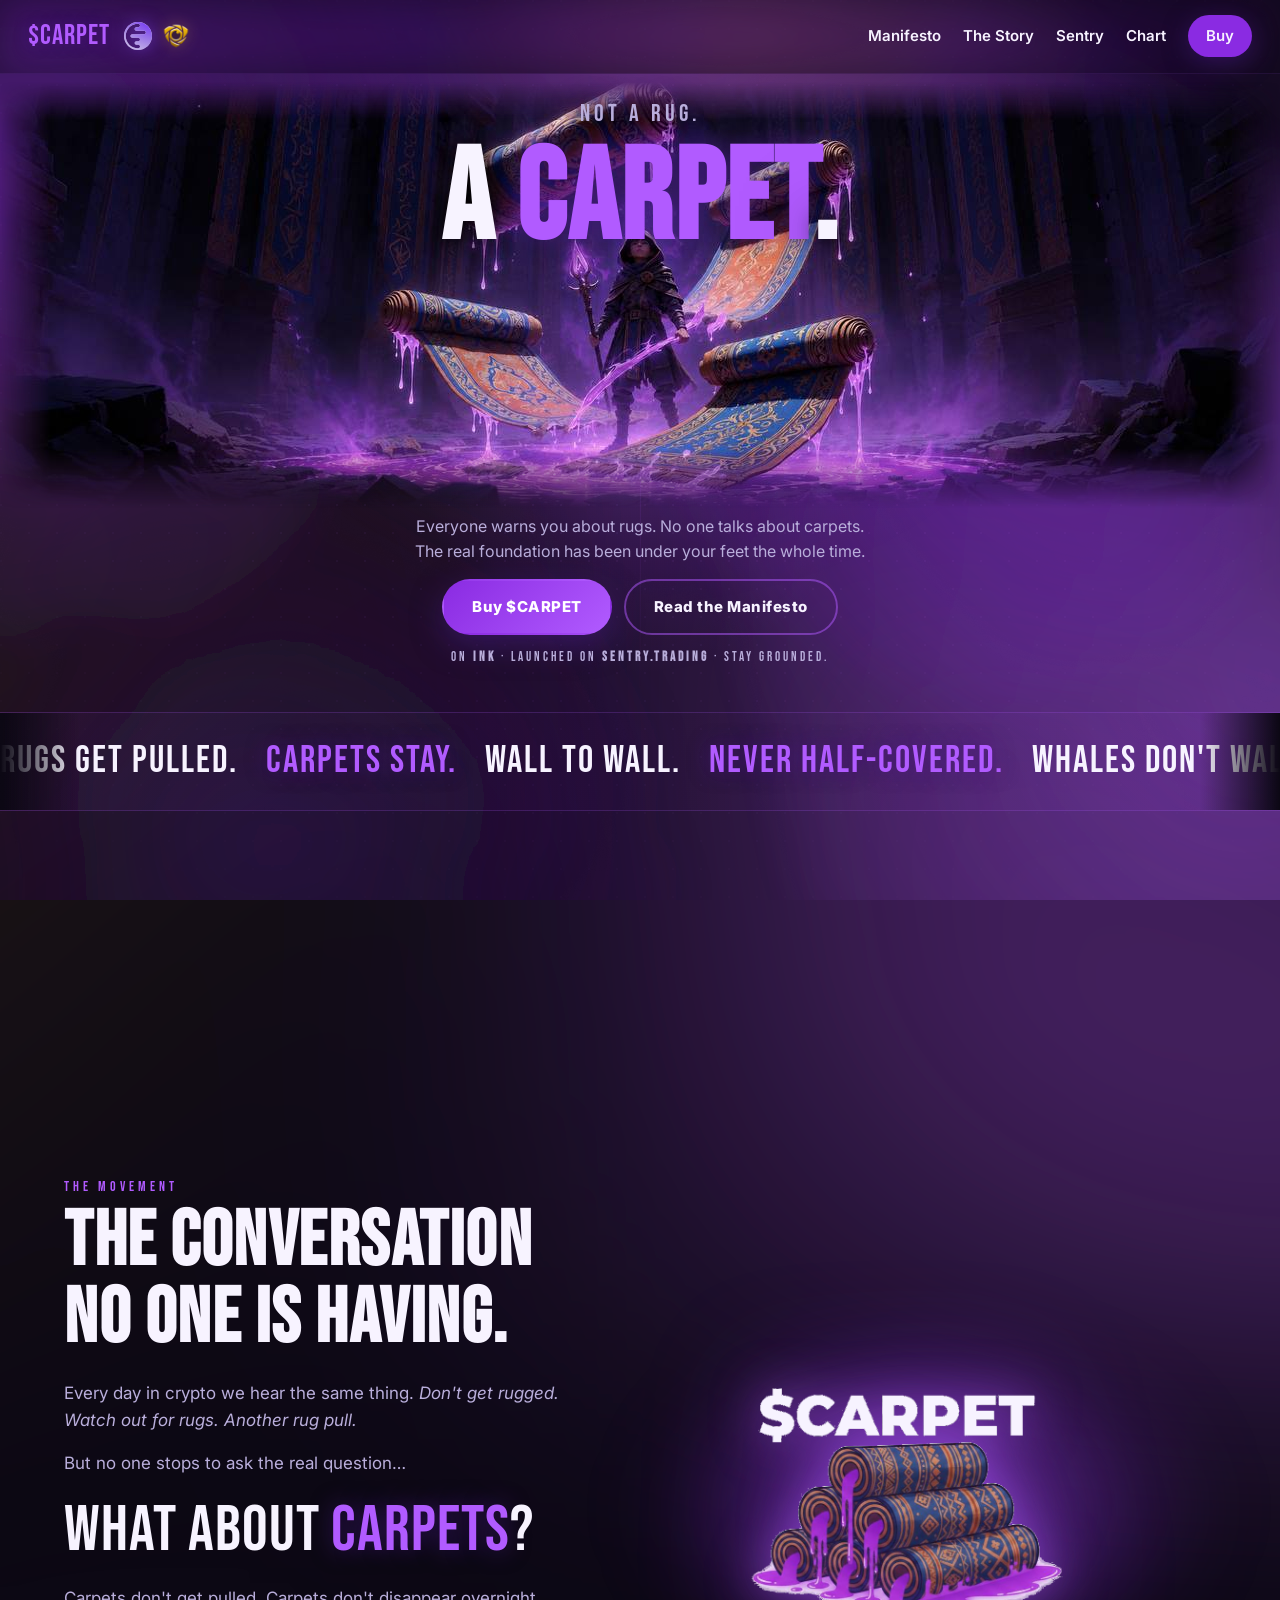
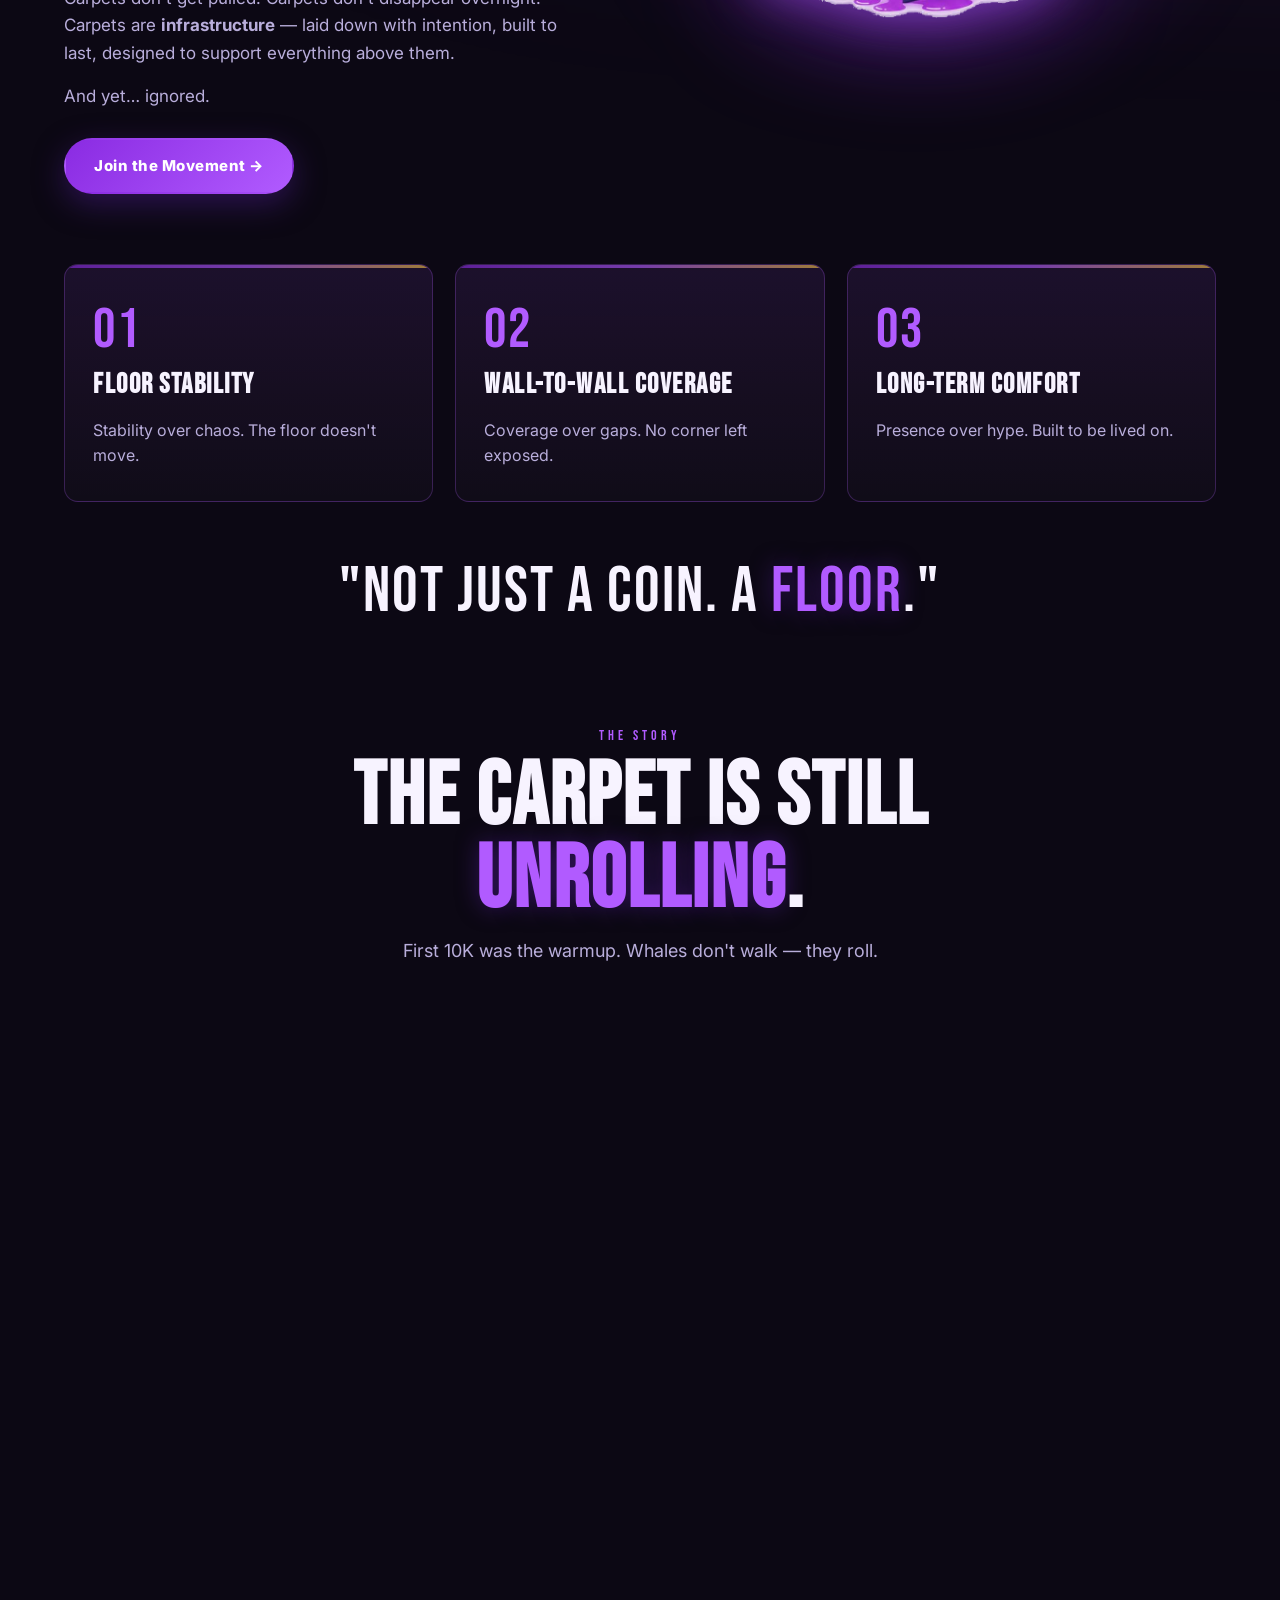
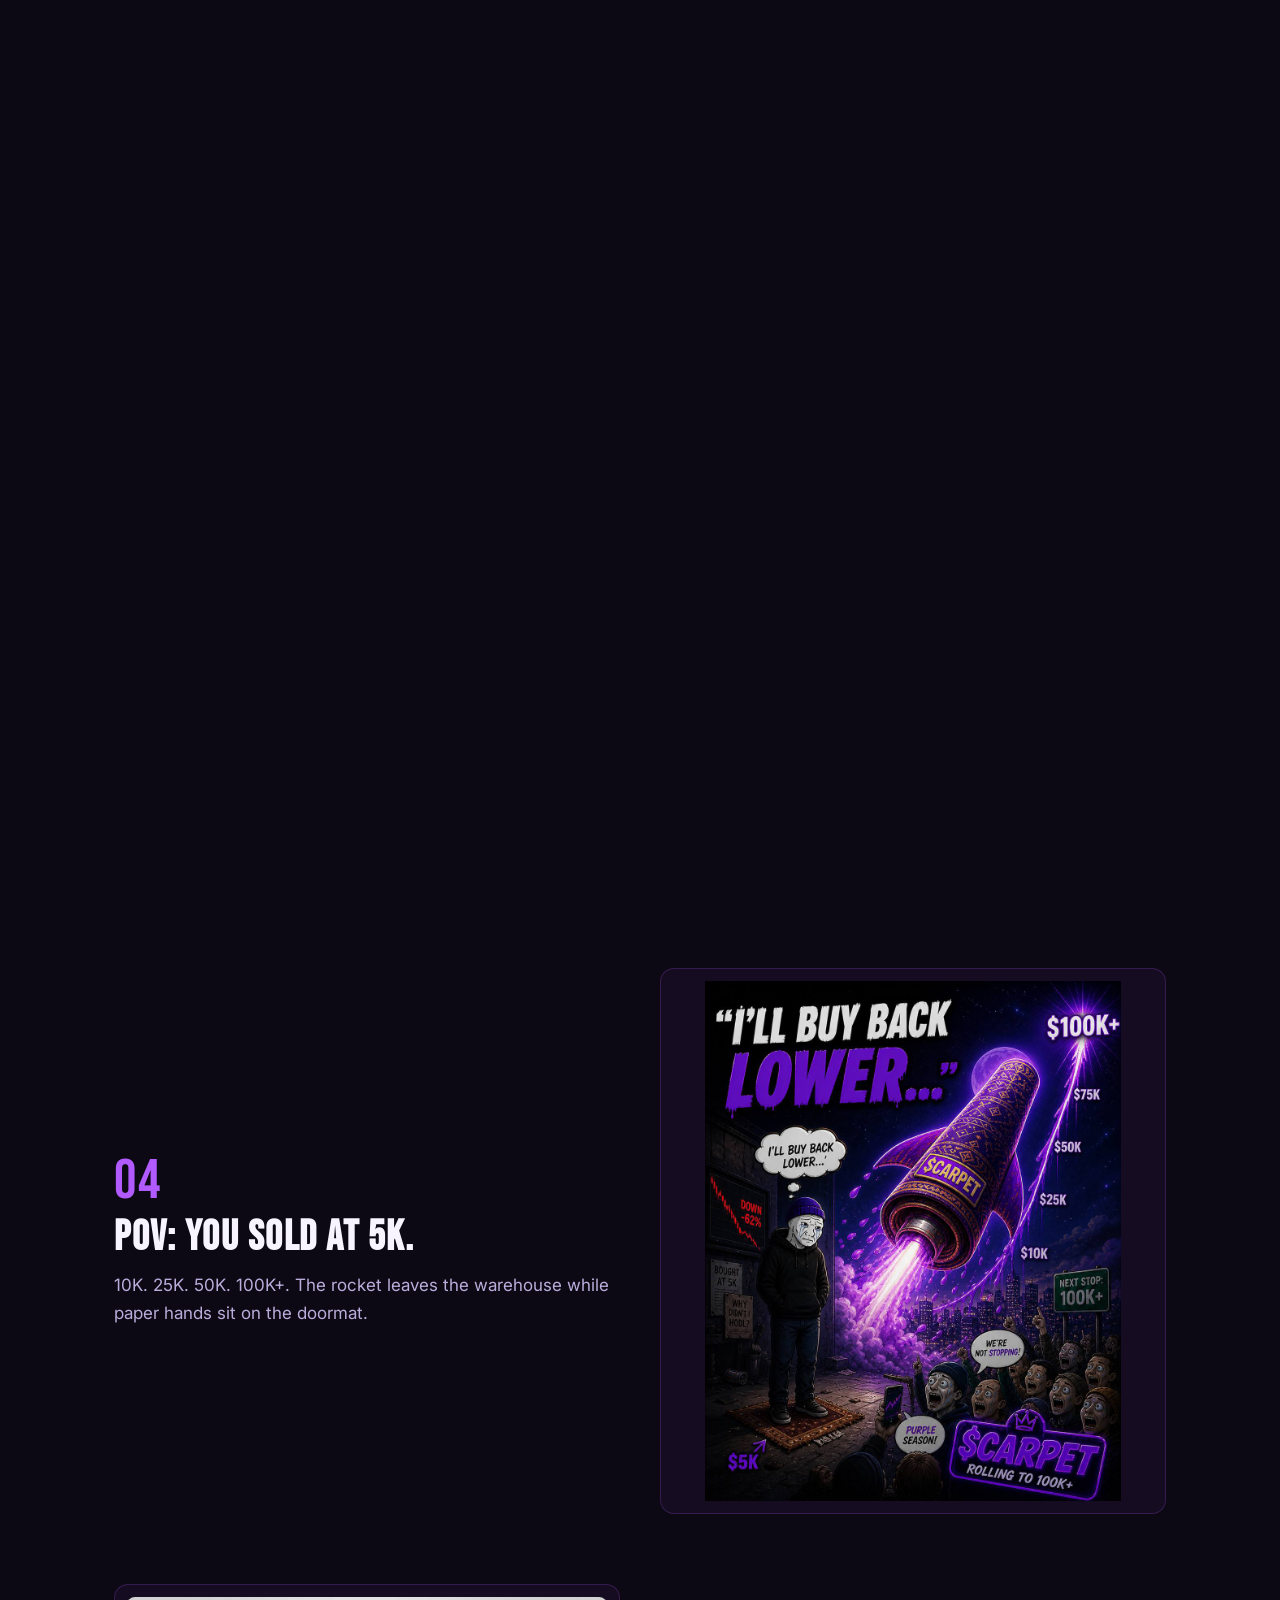
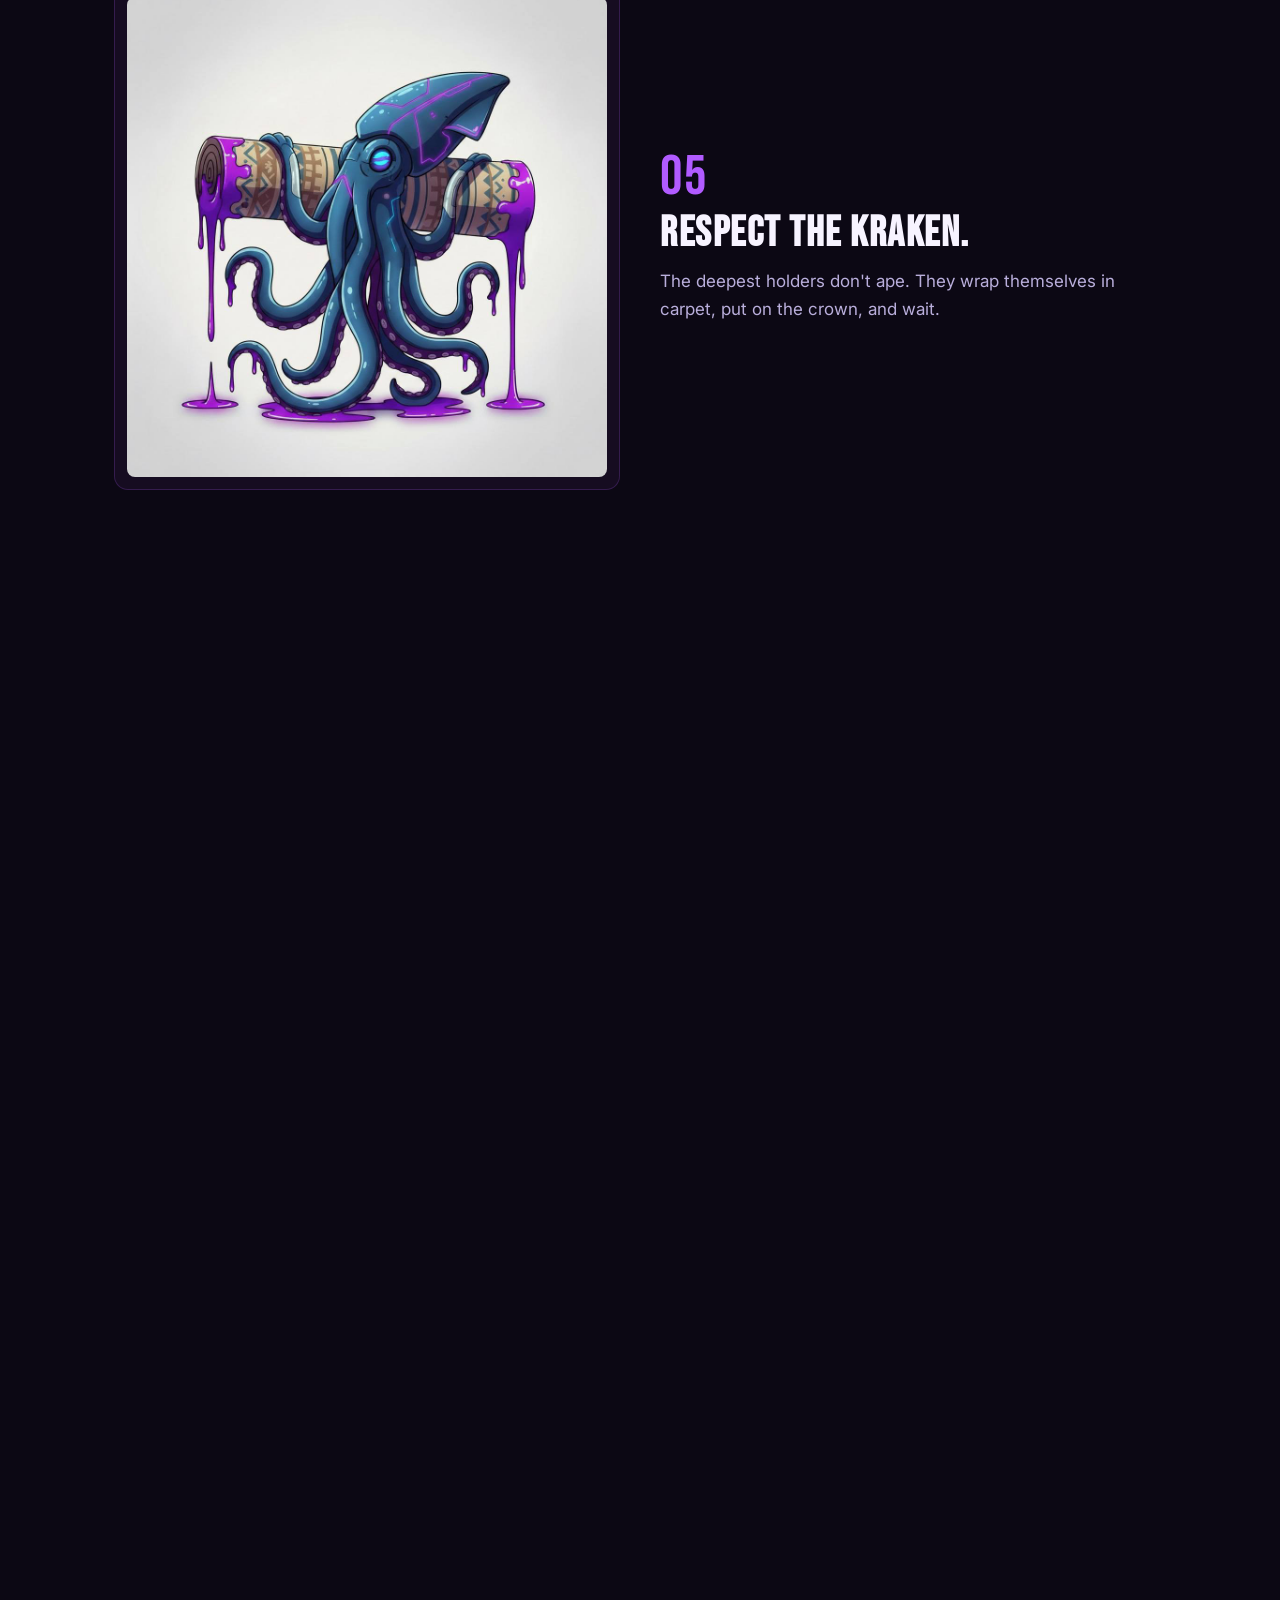
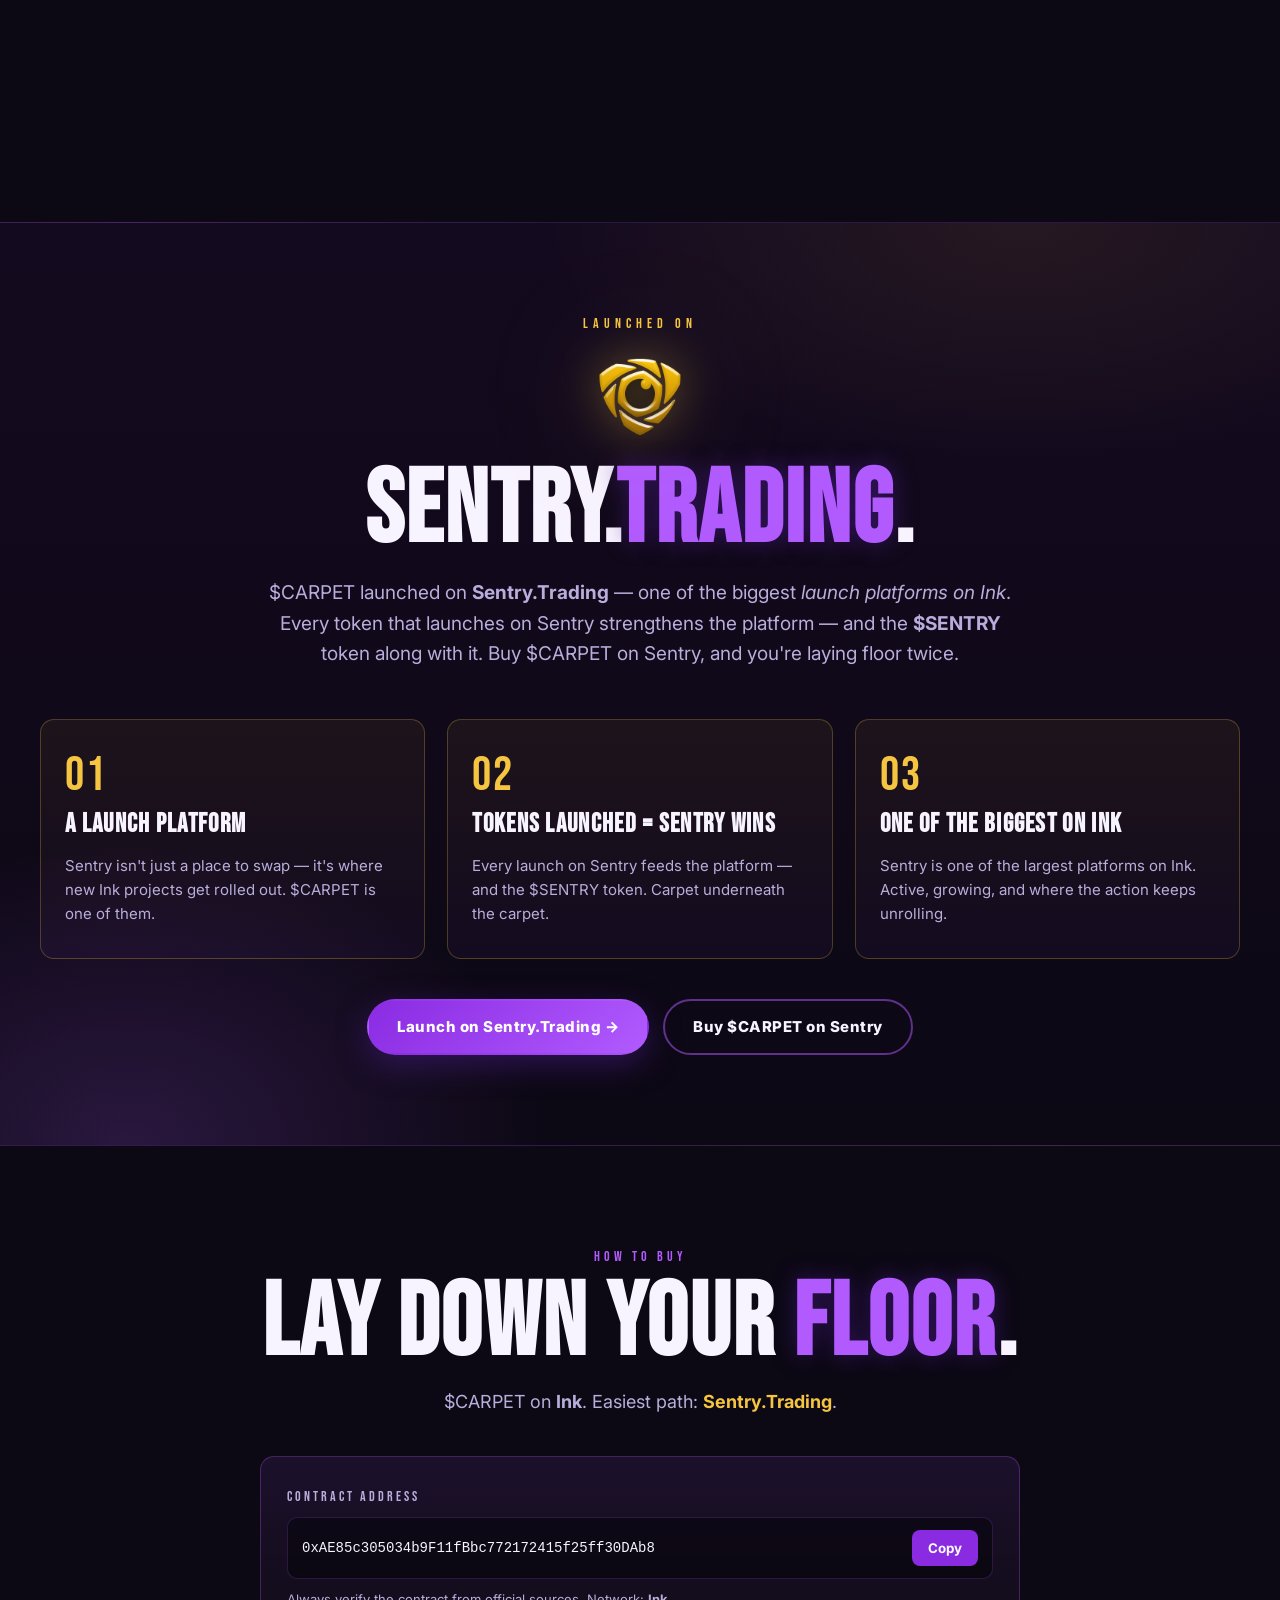
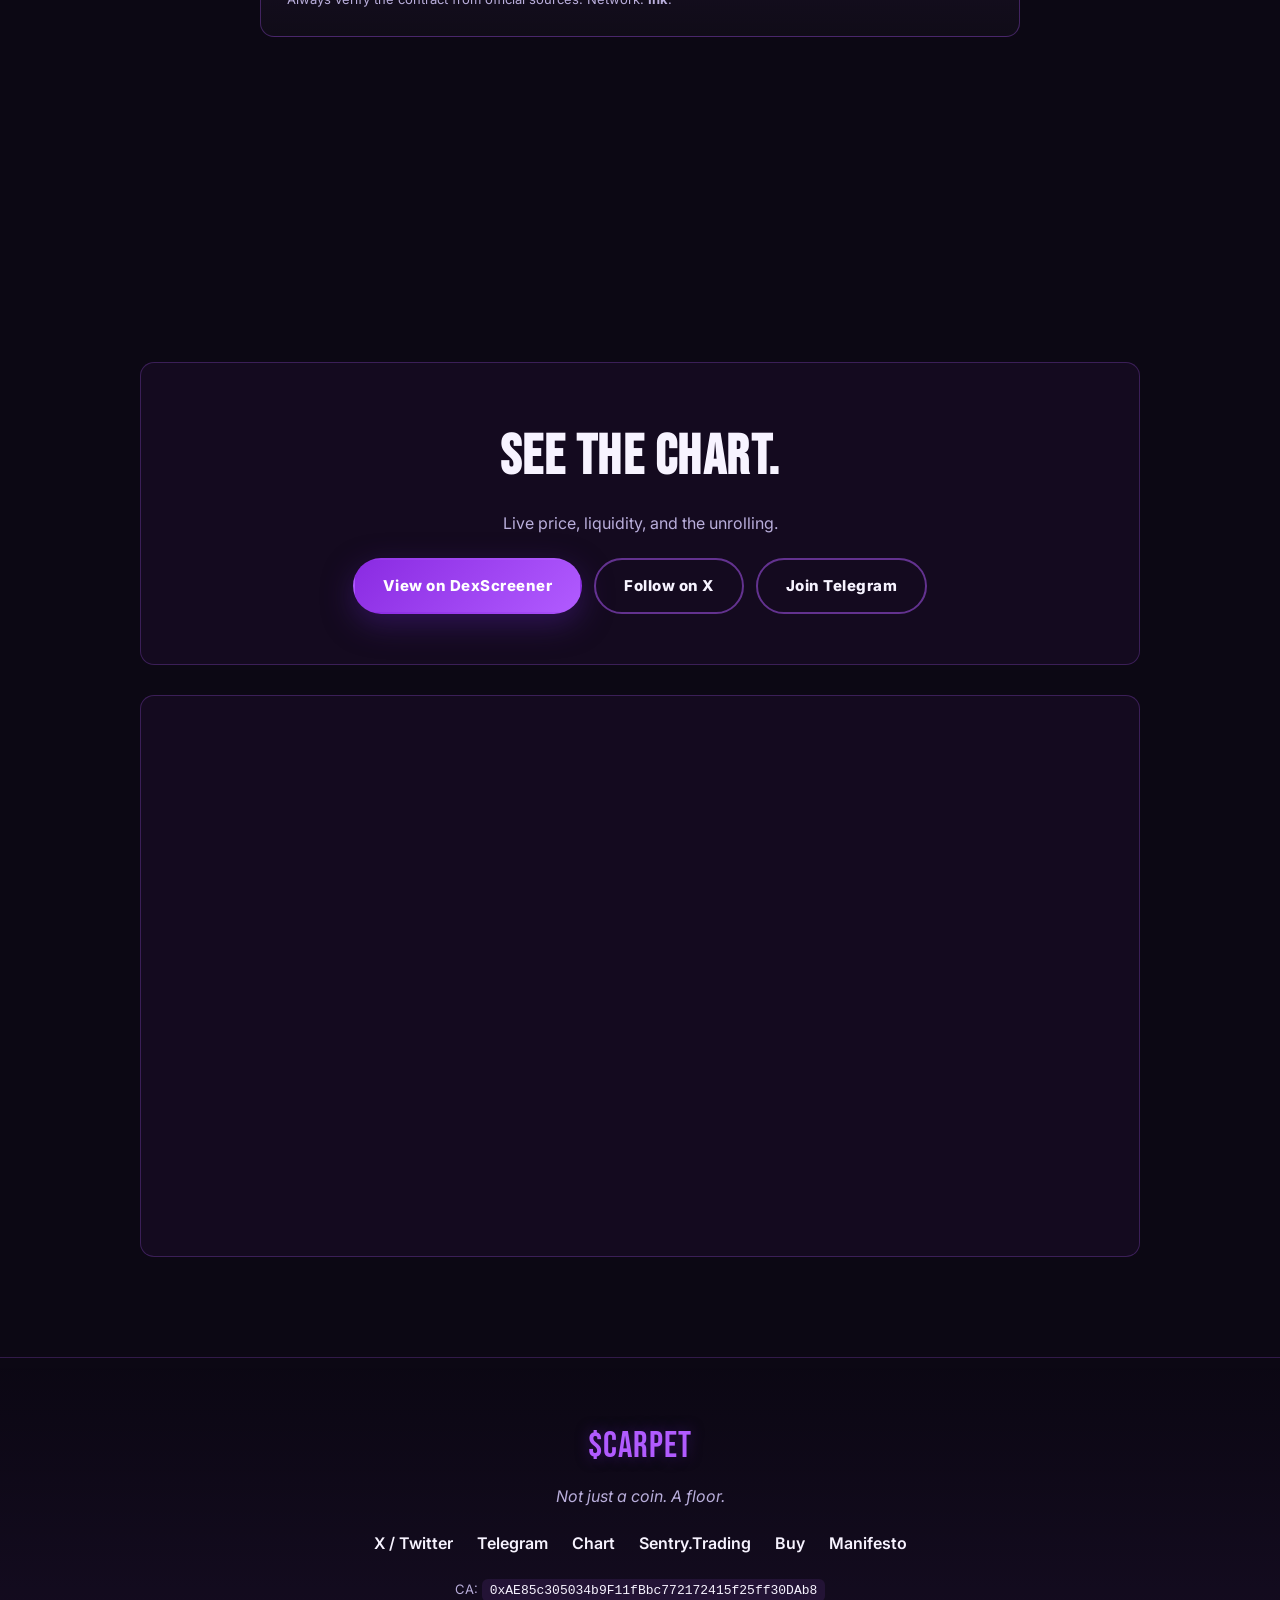
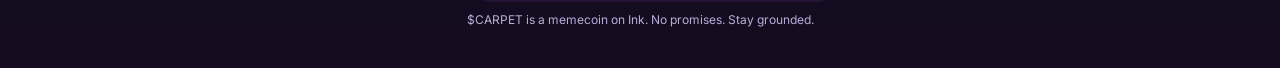
==== commit 65399363: "Wider banner, overlay headline near top, tighten hero" ====
--- a/index.html
+++ b/index.html
@@ -10,6 +10,8 @@
 <meta property="og:image" content="assets/img/og.png" />
 <meta name="twitter:card" content="summary_large_image" />
 <link rel="icon" type="image/png" href="assets/img/favicon.png" />
+<!-- Preload hero banner so it's painted on first frame, no placeholder flash -->
+<link rel="preload" as="image" href="assets/img/wizard-banner.png?v=3" fetchpriority="high" />
 <link rel="preconnect" href="https://fonts.googleapis.com" />
 <link rel="preconnect" href="https://fonts.gstatic.com" crossorigin />
 <link href="https://fonts.googleapis.com/css2?family=Bebas+Neue&family=Inter:wght@400;600;800&display=swap" rel="stylesheet" />
@@ -132,9 +134,15 @@
 <section class="hero">
   <div class="hero-bg"></div>
   <div class="hero-inner">
-    <p class="kicker">NOT A RUG.</p>
-    <h1>A <span class="purple">CARPET</span>.</h1>
-    <img src="assets/img/mascot.png" alt="Carpet Kraken" class="hero-mascot"/>
+    <div class="hero-stage">
+      <img src="assets/img/wizard-banner.png?v=3" alt="" class="hero-banner"
+           width="1280" height="426"
+           decoding="async" loading="eager" fetchpriority="high"/>
+      <div class="hero-overlay">
+        <p class="kicker">NOT A RUG.</p>
+        <h1>A <span class="purple">CARPET</span>.</h1>
+      </div>
+    </div>
     <p class="tagline">Everyone warns you about rugs. No one talks about carpets.<br/>The real foundation has been under your feet the whole time.</p>
     <div class="hero-cta">
       <a href="#buy" class="btn btn-primary">Buy $CARPET</a>
--- a/css/style.css
+++ b/css/style.css
@@ -206,6 +206,64 @@
 @media (prefers-reduced-motion: reduce) {
   body::before, .bg-fluid, .orn, .dot, .medallion { animation: none; }
 }
+
+/* ============== MOBILE-SPECIFIC TUNING ============== */
+@media (max-width: 720px) {
+  /* Banner stage already spans full viewport — just trim bottom margin */
+  .hero-stage { margin-bottom: 8px; }
+
+  /* Background — keep the vibe, lighten the cost */
+  body::before { filter: blur(80px) saturate(1.2); }     /* lower blur radius */
+  .bg-fluid    { opacity: 0.75; }                         /* less intense */
+  /* Hide half the ornament rain + half the dust on small screens */
+  .orn:nth-child(2n), .dot:nth-child(2n) { display: none; }
+  /* Shrink medallion constellations so they don't overflow */
+  .medallion { transform: scale(0.55); transform-origin: center center; }
+
+  /* Unroll carpet — let it scale down to viewport width */
+  .unroll-carpet { width: min(86vw, 460px); }
+  .unroll-edge   { width: min(90vw, 480px); height: 38px; }
+
+  /* DexScreener — shorter on mobile */
+  .dex-embed iframe { height: 380px; }
+
+  /* Section vertical rhythm */
+  .pillars { margin: 36px auto; gap: 12px; }
+  .manifesto, .buy, .comic-strip { margin: 56px auto; }
+  .sentry { margin: 56px 0; padding: 56px 18px; }
+
+  /* Card paddings */
+  .pillar { padding: 22px 16px; }
+  .manifesto-card, .sentry-card { padding: 26px 20px; }
+
+  /* Hero image area */
+  .manifesto-art { min-height: 280px; }
+  .manifesto-art img { width: 100%; }
+
+  /* Comic panel max image height a little smaller */
+  .panel-img img { max-height: 420px; }
+}
+
+@media (max-width: 480px) {
+  /* Even tighter on phone-narrow */
+  .hero-stage { margin-bottom: 6px; }
+
+  .pillars { grid-template-columns: 1fr; }
+  .nav { padding: 12px 16px; gap: 10px; }
+  .brand { font-size: 20px; }
+  .ink-badge, .sentry-badge { height: 22px; width: 22px; }
+  .nav-links .cta { padding: 7px 14px; font-size: 13px; }
+
+  /* Background — still lighter */
+  .medallion { transform: scale(0.4); }
+  .orn:nth-child(3n), .dot:nth-child(3n) { display: none; }
+
+  /* Buy section CA card stacks */
+  .ca-row { flex-direction: column; align-items: stretch; }
+  #copyBtn { padding: 12px 14px; }
+
+  .dex-embed iframe { height: 320px; }
+}
 a { color: var(--purple-2); text-decoration: none; transition: color .2s ease; }
 a:hover { color: var(--gold); }
 img { max-width: 100%; height: auto; display: block; }
@@ -215,10 +273,12 @@
 .nav {
   position: sticky; top: 0; z-index: 50;
   display: flex; justify-content: space-between; align-items: center;
-  padding: 16px 28px;
-  background: rgba(12, 8, 20, 0.82);
-  backdrop-filter: blur(10px); -webkit-backdrop-filter: blur(10px);
-  border-bottom: 1px solid rgba(177,91,255,0.15);
+  padding: 14px 28px;
+  /* Lighter, more airy — relies on stronger backdrop blur for readability */
+  background: rgba(12, 8, 20, 0.42);
+  backdrop-filter: blur(18px) saturate(1.2);
+  -webkit-backdrop-filter: blur(18px) saturate(1.2);
+  border-bottom: 1px solid rgba(177,91,255,0.10);
 }
 .brand {
   display: inline-flex; align-items: center; gap: 8px;
@@ -306,7 +366,7 @@
 .section-head .lead { color: var(--muted); font-size: 18px; }
 
 /* ============== HERO ============== */
-.hero { position: relative; text-align: center; padding: 40px 24px 56px; overflow: hidden; }
+.hero { position: relative; text-align: center; padding: 8px 24px 24px; overflow: hidden; }
 .hero-bg {
   position: absolute; inset: 0; pointer-events: none; z-index: 0;
   /* Single soft spotlight from the top — the global bg does the heavy lifting */
@@ -327,22 +387,80 @@
   z-index: 1;
 }
 /* Kraken mascot — sits just below the headline, inline */
-.hero-mascot {
+/* Hero stage: full-viewport-wide container holding banner + overlaid headline */
+.hero-stage {
+  position: relative;
+  width: 100vw;
+  max-width: none;
+  margin-left: calc(50% - 50vw);
+  margin-right: calc(50% - 50vw);
+  margin-top: 0;
+  margin-bottom: 6px;
+  display: flex;
+  align-items: center;
+  justify-content: center;
+}
+
+/* Overlay text sits horizontally centered, anchored toward the top */
+.hero-overlay {
+  position: absolute;
+  inset: 0;
+  display: flex;
+  flex-direction: column;
+  align-items: center;
+  justify-content: flex-start;
+  text-align: center;
+  pointer-events: none;
+  padding: 1% 24px 0;
+}
+.hero-overlay .kicker {
+  margin-bottom: 4px;
+  text-shadow:
+    0 2px 14px rgba(0,0,0,0.85),
+    0 0 28px rgba(0,0,0,0.65);
+}
+.hero-overlay h1 {
+  margin: 0;
+  text-shadow:
+    0 2px 18px rgba(0,0,0,0.9),
+    0 0 38px rgba(0,0,0,0.75),
+    0 0 80px rgba(12,8,20,0.6);
+}
+
+/* Wizard banner — full-viewport hero image, edges fade into the background */
+.hero-banner {
   display: block;
-  width: min(240px, 48vw);
+  width: 100%;
+  max-width: none;
   height: auto;
-  margin: 8px auto 70px;
-  transform: scale(1.45);
-  transform-origin: center center;
+  margin: 0;
+  /* Soft fade on top + bottom + sides so the banner blends into the page bg */
+  -webkit-mask-image:
+    linear-gradient(to bottom, transparent 0%, #000 9%, #000 86%, transparent 100%),
+    linear-gradient(to right,  transparent 0%, #000 4%, #000 96%, transparent 100%);
+  -webkit-mask-composite: source-in;
+          mask-image:
+    linear-gradient(to bottom, transparent 0%, #000 9%, #000 86%, transparent 100%),
+    linear-gradient(to right,  transparent 0%, #000 4%, #000 96%, transparent 100%);
+          mask-composite: intersect;
   filter:
-    drop-shadow(0 0 40px rgba(177,91,255,0.55))
-    drop-shadow(0 0 90px rgba(138,43,226,0.32));
-  animation: mascot-float 6.5s ease-in-out infinite;
-}
-@keyframes mascot-float {
-  0%, 100% { transform: scale(1.45) translateY(0); }
-  50%      { transform: scale(1.45) translateY(-7px); }
-}
+    drop-shadow(0 0 50px rgba(177,91,255,0.35))
+    drop-shadow(0 0 120px rgba(138,43,226,0.22));
+  animation: banner-float 7s ease-in-out infinite;
+  /* hide the alt-text/border placeholder during load */
+  border: 0;
+  background: transparent;
+  outline: none;
+  font-size: 0;
+  color: transparent;
+}
+@keyframes banner-float {
+  0%, 100% { translate: 0 0; }
+  50%      { translate: 0 -6px; }
+}
+
+/* legacy mascot styles kept for safety in case of cached HTML — also hidden if present */
+.hero-mascot { display: none; }
 @media (prefers-reduced-motion: reduce) {
   .hero-mascot { animation: none; }
 }
@@ -359,13 +477,15 @@
   font-family: var(--font-display);
   font-size: clamp(64px, 10vw, 130px);
   line-height: 0.9; letter-spacing: 2px;
-  margin: 6px 0 12px;
-}
-.tagline { font-size: 17px; color: var(--muted); max-width: 680px; margin: 14px auto 22px; }
-.hero-cta { display: flex; gap: 14px; justify-content: center; flex-wrap: wrap; }
+  margin: 6px 0 18px;
+  text-align: center;
+}
+.kicker { text-align: center; }
+.tagline { font-size: 16px; color: var(--muted); max-width: 680px; margin: 4px auto 14px; }
+.hero-cta { display: flex; gap: 12px; justify-content: center; flex-wrap: wrap; }
 .chain {
-  margin-top: 20px; font-family: var(--font-display);
-  letter-spacing: 3px; color: var(--muted); font-size: 14px;
+  margin-top: 12px; font-family: var(--font-display);
+  letter-spacing: 3px; color: var(--muted); font-size: 13px;
 }
 
 /* ============== TRUTHS MARQUEE ============== */
@@ -541,6 +661,8 @@
           mask-image: linear-gradient(to right, transparent, #000 18%, #000 82%, transparent);
   /* Promote to its own paint layer so scroll updates don't repaint siblings */
   contain: layout paint;
+  /* CSS variables live on this element instead of the whole #story so style
+     invalidation only hits .unroll-carpet and .unroll-edge */
 }
 .unroll-carpet {
   position: absolute;
@@ -549,7 +671,6 @@
   transform: translate3d(-50%, 0, 0);
   width: clamp(520px, 70vw, 920px);
   height: 100%;
-  /* Tiling rug-pattern tile (240x240) — diamond medallions + woven banding. */
   background-color: #1a0f2c;
   background-image:
     url("data:image/svg+xml;utf8,<svg xmlns='http://www.w3.org/2000/svg' viewBox='0 0 240 240' width='240' height='240'><rect width='240' height='240' fill='%231a0f2c'/><g stroke-linecap='round' stroke-linejoin='round'><line x1='0' y1='30' x2='240' y2='30' stroke='%23b15bff' stroke-opacity='0.30' stroke-width='1'/><line x1='0' y1='40' x2='240' y2='40' stroke='%23f5c542' stroke-opacity='0.18' stroke-width='0.8'/><line x1='0' y1='200' x2='240' y2='200' stroke='%23f5c542' stroke-opacity='0.18' stroke-width='0.8'/><line x1='0' y1='210' x2='240' y2='210' stroke='%23b15bff' stroke-opacity='0.30' stroke-width='1'/><g transform='translate(120 120)'><path d='M0 -50 L42 0 L0 50 L-42 0 Z' fill='none' stroke='%23b15bff' stroke-opacity='0.55' stroke-width='1.5'/><path d='M0 -34 L26 0 L0 34 L-26 0 Z' fill='none' stroke='%23f5c542' stroke-opacity='0.45' stroke-width='1'/><path d='M0 -18 L14 0 L0 18 L-14 0 Z' fill='%23f5c542' fill-opacity='0.18' stroke='%23f5c542' stroke-opacity='0.55' stroke-width='0.8'/><circle r='3' fill='%23f5c542'/></g><path d='M30 120 L48 108 L62 120 L48 132 Z' fill='none' stroke='%23b15bff' stroke-opacity='0.40' stroke-width='1'/><path d='M210 120 L192 108 L178 120 L192 132 Z' fill='none' stroke='%23b15bff' stroke-opacity='0.40' stroke-width='1'/></g></svg>"),
@@ -563,7 +684,6 @@
   background-position: top center, top center;
   filter: contrast(1.1);
   opacity: 0.55;
-  /* GPU-accelerated reveal: clip-path is composited (no per-frame rasterization) */
   clip-path: inset(0 0 calc(100% - var(--unroll-y, 0px)) 0);
   -webkit-clip-path: inset(0 0 calc(100% - var(--unroll-y, 0px)) 0);
   will-change: clip-path;
